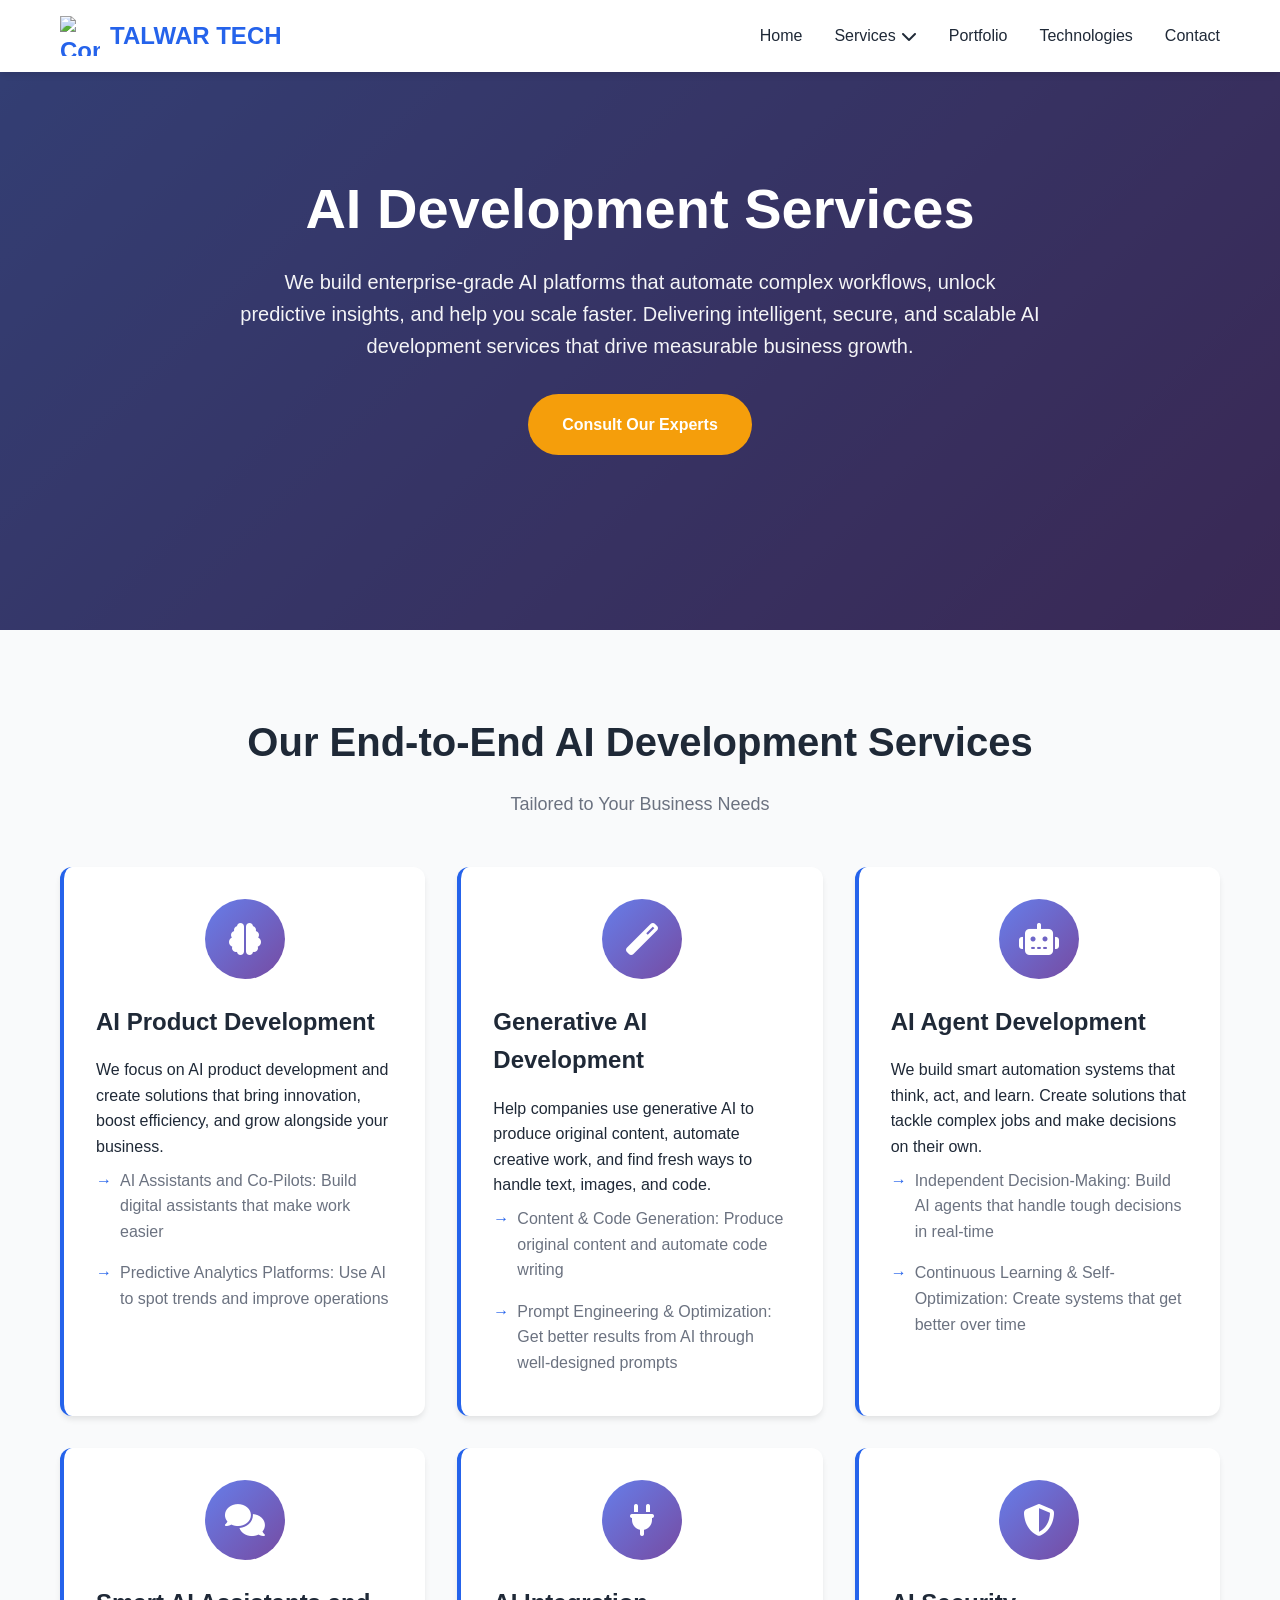
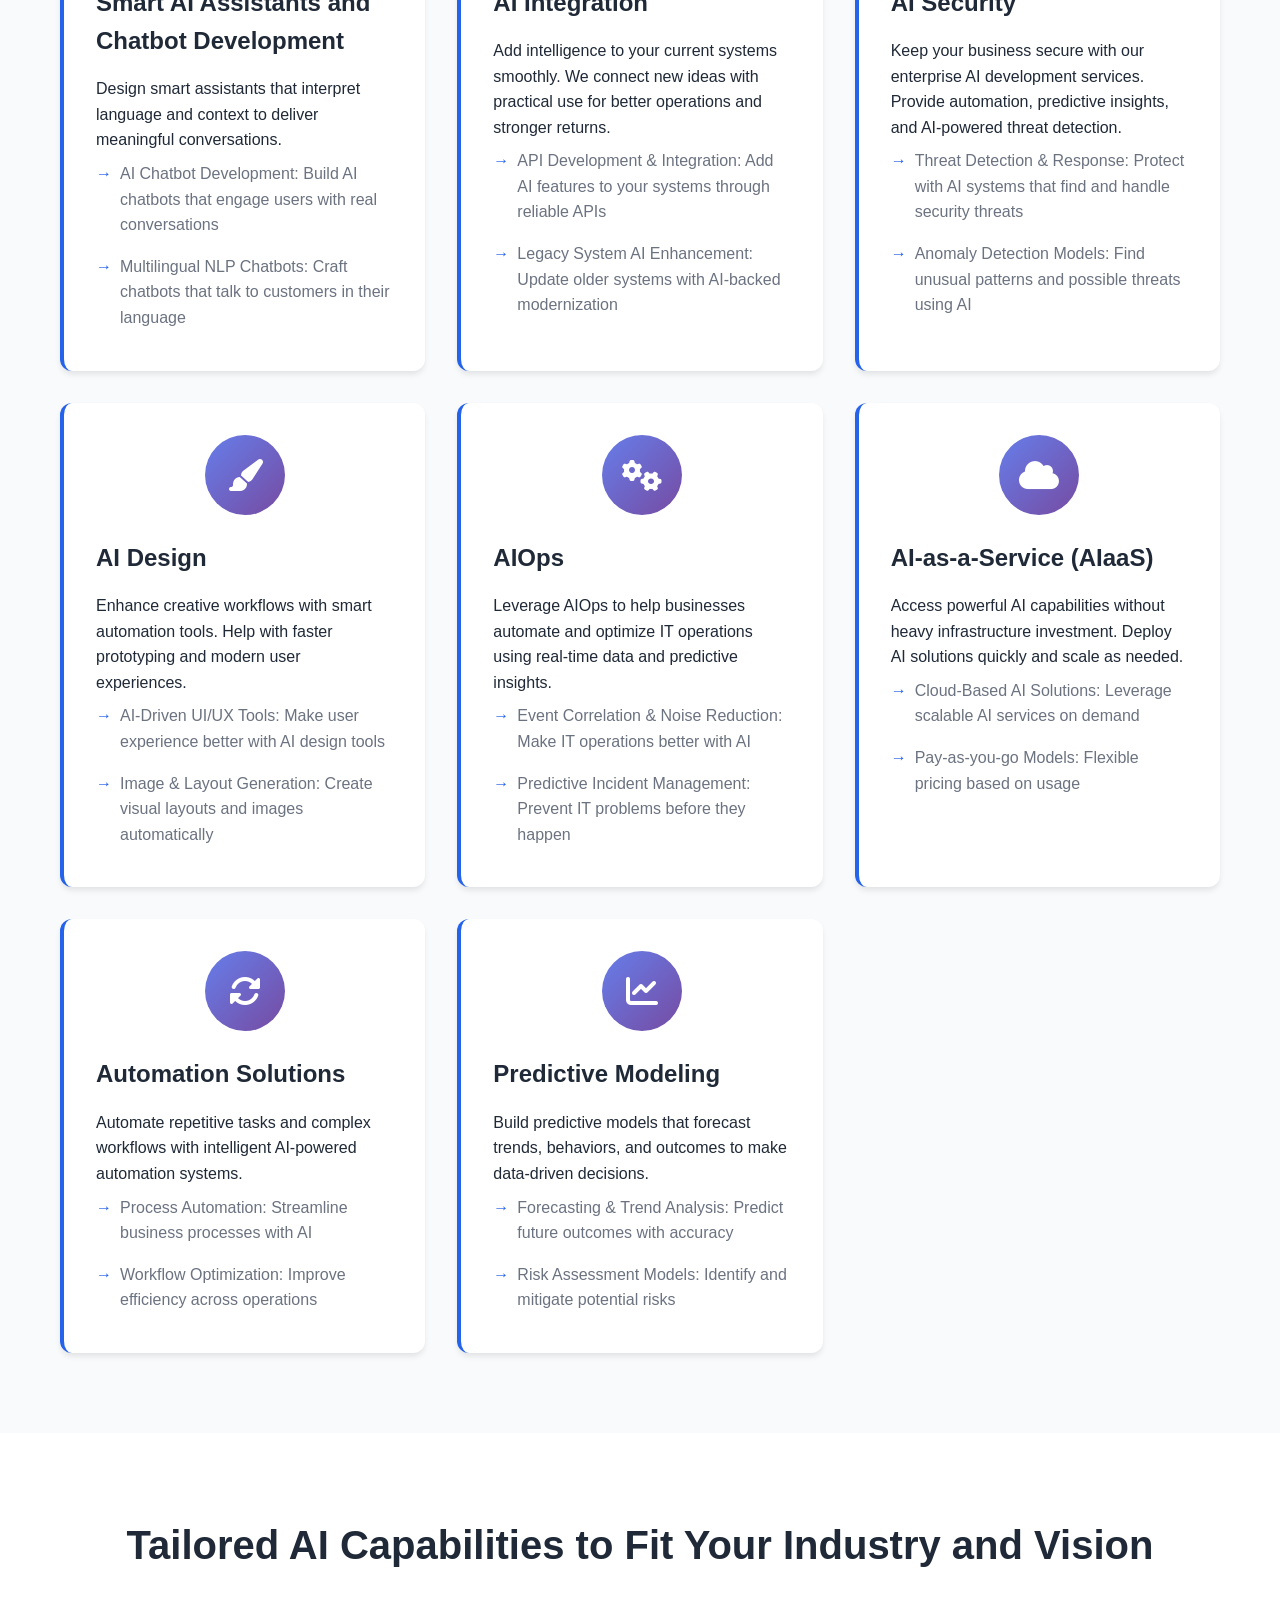
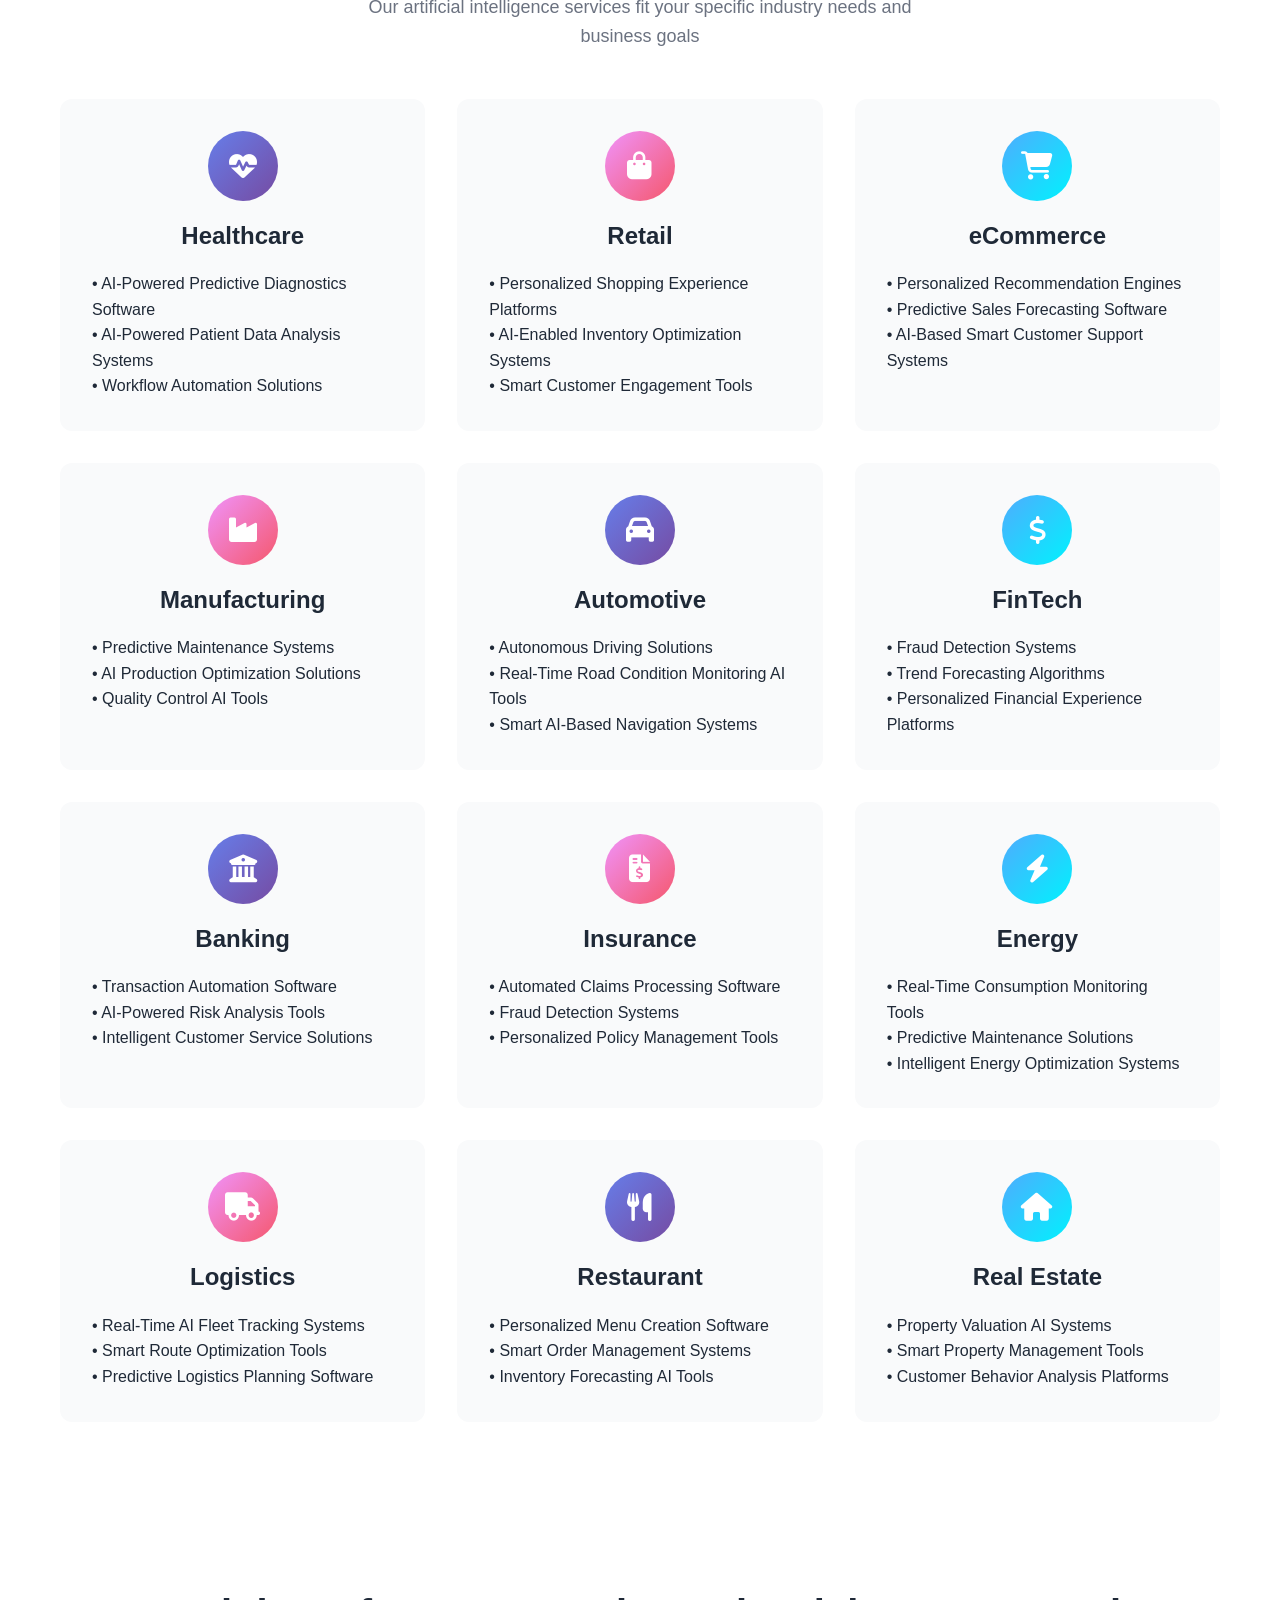
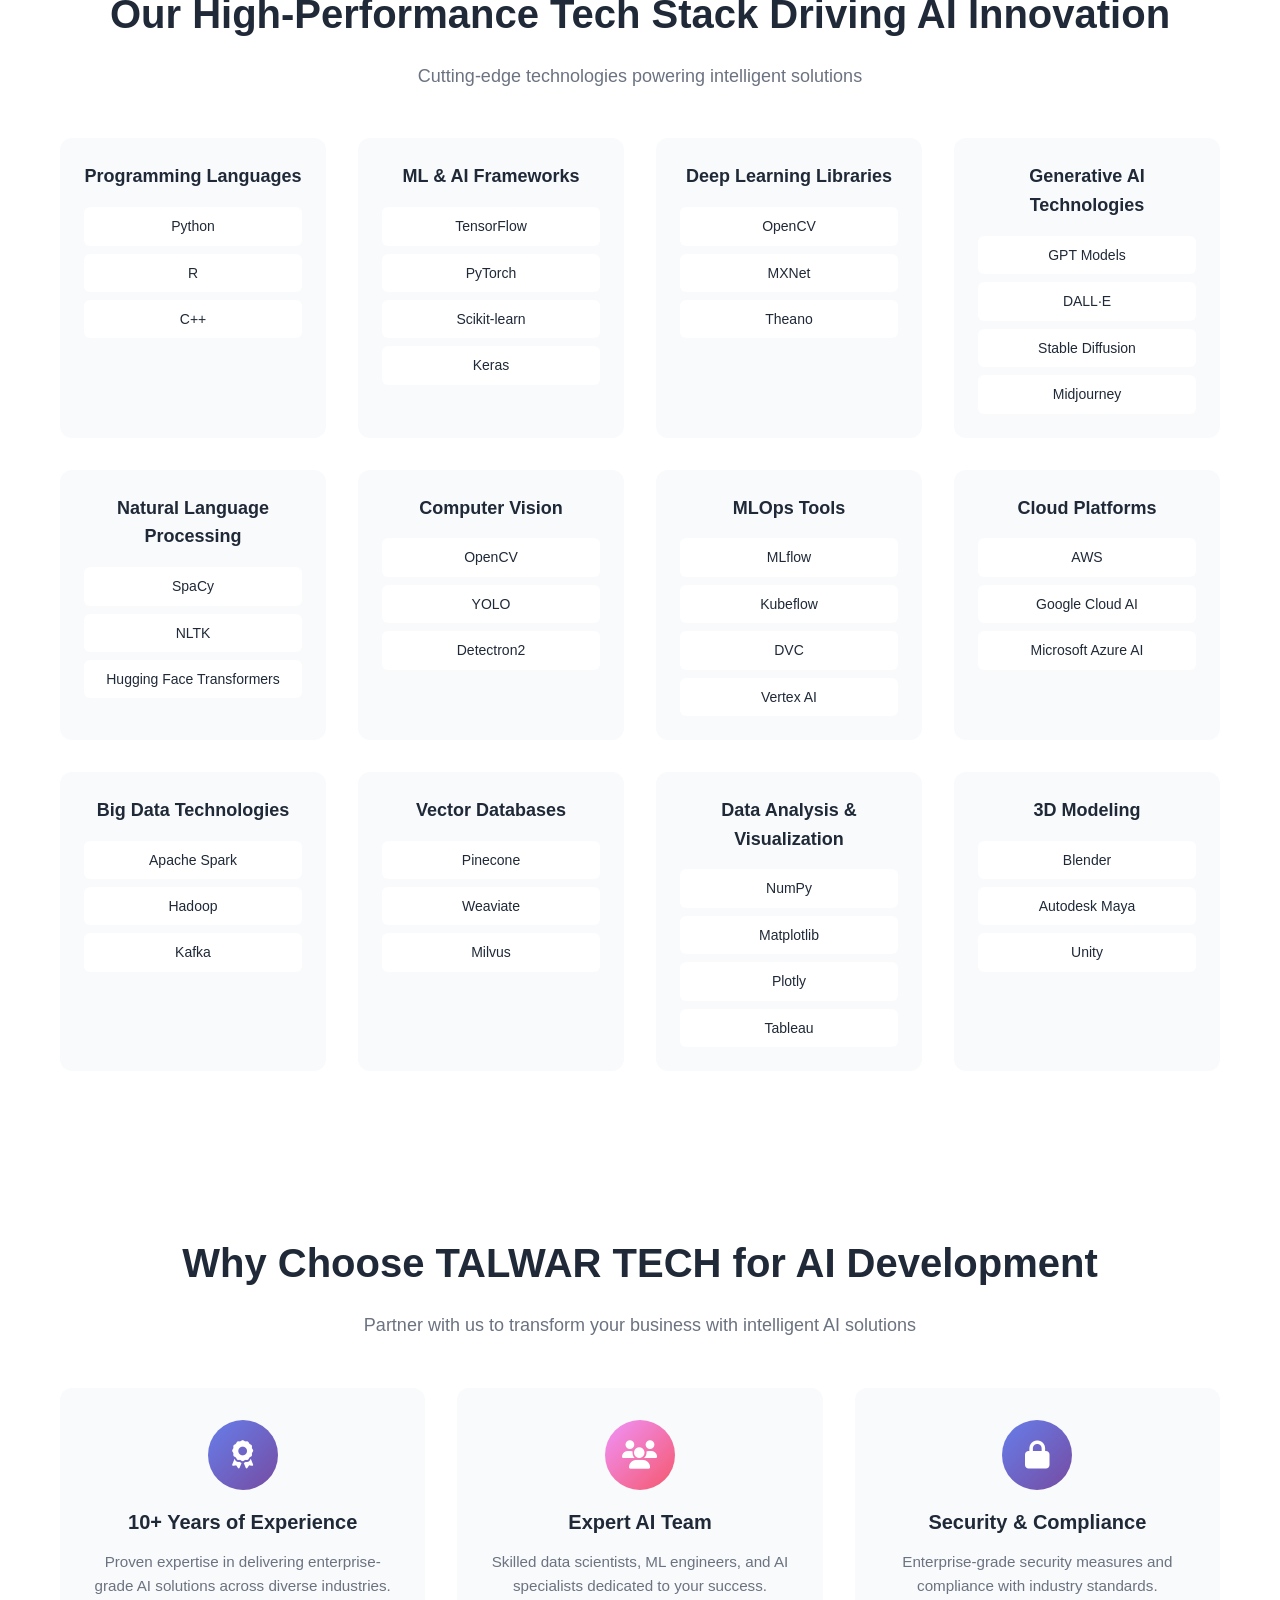
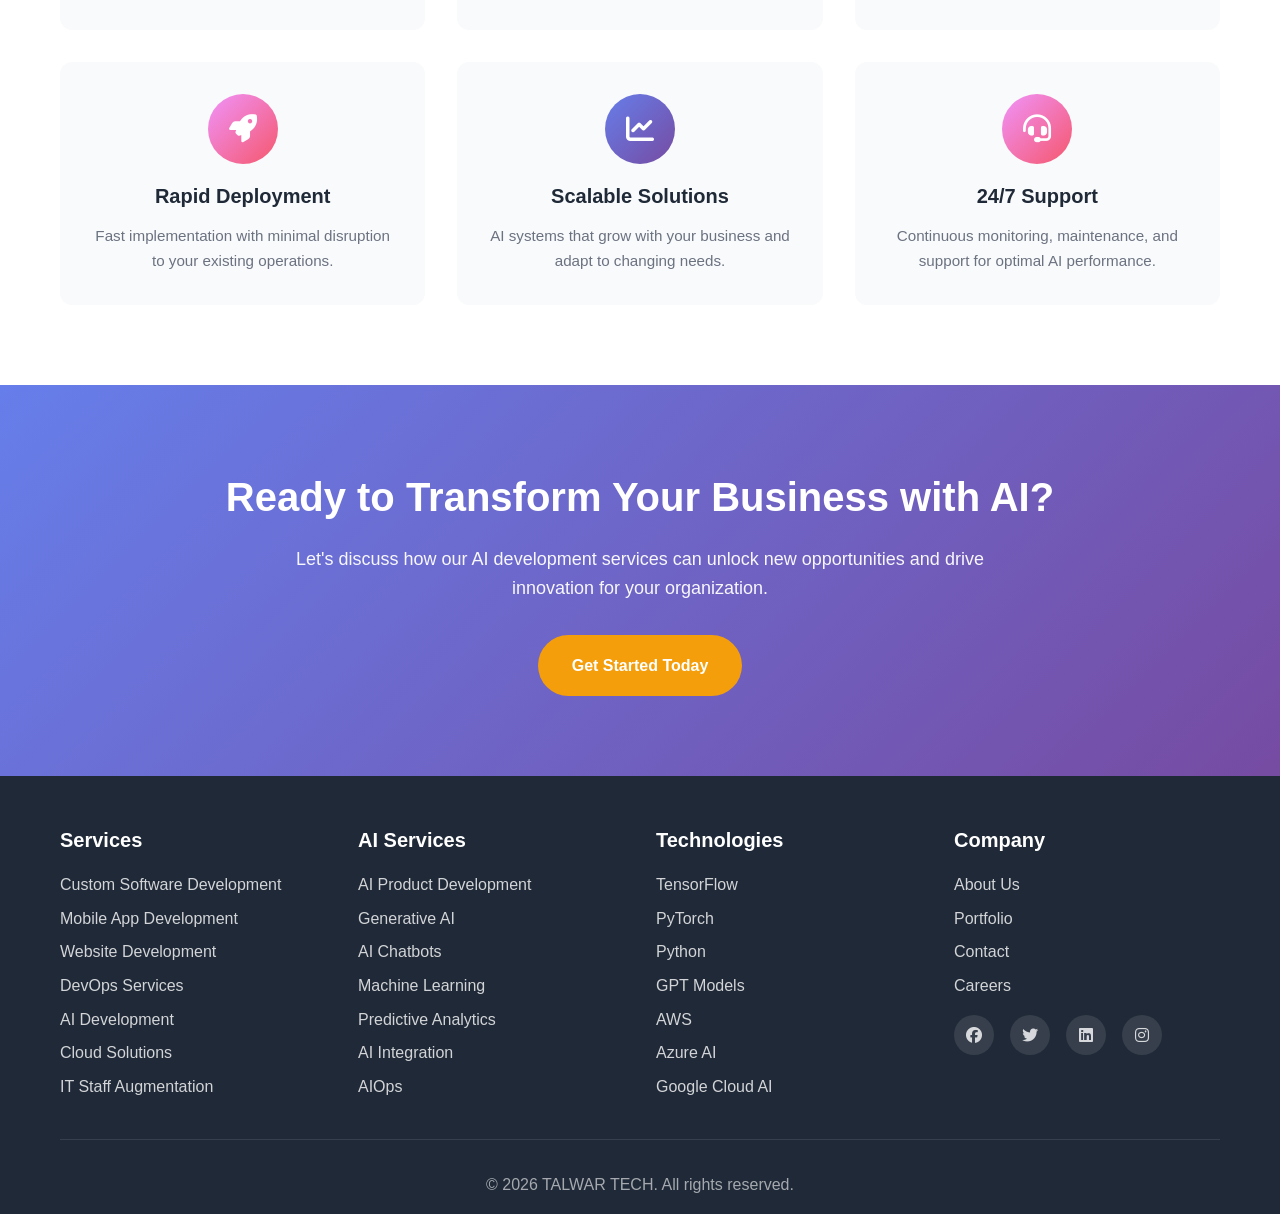
==== ai-development-services.html @ a2540949 "Initial commit: Add website files for TalwarTech" ====
<!DOCTYPE html>
<html lang="en">
<head>
    <meta charset="UTF-8">
    <meta name="viewport" content="width=device-width, initial-scale=1.0">
    <title>AI Development Services | AI Development Company - TALWAR TECH</title>
    <meta name="description" content="A trusted AI development company. Leverage our custom AI development services capable of automating mundane processes and scaling businesses.">
    <link rel="stylesheet" href="styles.css">
    <link rel="stylesheet" href="https://cdnjs.cloudflare.com/ajax/libs/font-awesome/6.4.0/css/all.min.css">
</head>
<body>
    <!-- Navigation -->
    <nav class="navbar">
        <div class="container">
            <div class="nav-wrapper">
                <div class="logo">
                    <img src="assets/images/logo.png" alt="Company Logo">
                    <span>TALWAR TECH</span>
                </div>
                <button class="mobile-menu-toggle" id="mobileMenuToggle">
                    <i class="fas fa-bars"></i>
                </button>
                <ul class="nav-menu" id="navMenu">
                    <li class="nav-item"><a href="index.html" class="nav-link">Home</a></li>
                    <li class="nav-item dropdown">
                        <a href="index.html#services" class="nav-link">Services <i class="fas fa-chevron-down"></i></a>
                        <ul class="dropdown-menu">
                            <li><a href="index.html#services">Custom Software Development</a></li>
                            <li><a href="index.html#services">Mobile App Development</a></li>
                            <li><a href="index.html#services">Website Development</a></li>
                            <li><a href="devops-services.html">DevOps Services</a></li>
                            <li><a href="ai-development-services.html">AI Development</a></li>
                        </ul>
                    </li>
                    <li class="nav-item"><a href="index.html#portfolio" class="nav-link">Portfolio</a></li>
                    <li class="nav-item"><a href="index.html#technologies" class="nav-link">Technologies</a></li>
                    <li class="nav-item"><a href="index.html#contact" class="nav-link">Contact</a></li>
                </ul>
            </div>
        </div>
    </nav>

    <!-- Hero Section -->
    <section class="hero service-hero">
        <div class="hero-overlay"></div>
        <div class="container">
            <div class="hero-content">
                <h1 class="hero-title">AI Development Services</h1>
                <p class="hero-subtitle">We build enterprise-grade AI platforms that automate complex workflows, unlock predictive insights, and help you scale faster. Delivering intelligent, secure, and scalable AI development services that drive measurable business growth.</p>
                <a href="#contact" class="btn btn-primary">Consult Our Experts</a>
            </div>
        </div>
    </section>

    <!-- AI Services Section -->
    <section class="ai-services-section">
        <div class="container">
            <div class="section-header">
                <h2>Our End-to-End AI Development Services</h2>
                <p>Tailored to Your Business Needs</p>
            </div>
            <div class="services-grid">
                <div class="ai-service-card">
                    <div class="service-icon">
                        <i class="fas fa-brain"></i>
                    </div>
                    <h3>AI Product Development</h3>
                    <p>We focus on AI product development and create solutions that bring innovation, boost efficiency, and grow alongside your business.</p>
                    <ul>
                        <li>AI Assistants and Co-Pilots: Build digital assistants that make work easier</li>
                        <li>Predictive Analytics Platforms: Use AI to spot trends and improve operations</li>
                    </ul>
                </div>
                <div class="ai-service-card">
                    <div class="service-icon">
                        <i class="fas fa-magic"></i>
                    </div>
                    <h3>Generative AI Development</h3>
                    <p>Help companies use generative AI to produce original content, automate creative work, and find fresh ways to handle text, images, and code.</p>
                    <ul>
                        <li>Content & Code Generation: Produce original content and automate code writing</li>
                        <li>Prompt Engineering & Optimization: Get better results from AI through well-designed prompts</li>
                    </ul>
                </div>
                <div class="ai-service-card">
                    <div class="service-icon">
                        <i class="fas fa-robot"></i>
                    </div>
                    <h3>AI Agent Development</h3>
                    <p>We build smart automation systems that think, act, and learn. Create solutions that tackle complex jobs and make decisions on their own.</p>
                    <ul>
                        <li>Independent Decision-Making: Build AI agents that handle tough decisions in real-time</li>
                        <li>Continuous Learning & Self-Optimization: Create systems that get better over time</li>
                    </ul>
                </div>
                <div class="ai-service-card">
                    <div class="service-icon">
                        <i class="fas fa-comments"></i>
                    </div>
                    <h3>Smart AI Assistants and Chatbot Development</h3>
                    <p>Design smart assistants that interpret language and context to deliver meaningful conversations.</p>
                    <ul>
                        <li>AI Chatbot Development: Build AI chatbots that engage users with real conversations</li>
                        <li>Multilingual NLP Chatbots: Craft chatbots that talk to customers in their language</li>
                    </ul>
                </div>
                <div class="ai-service-card">
                    <div class="service-icon">
                        <i class="fas fa-plug"></i>
                    </div>
                    <h3>AI Integration</h3>
                    <p>Add intelligence to your current systems smoothly. We connect new ideas with practical use for better operations and stronger returns.</p>
                    <ul>
                        <li>API Development & Integration: Add AI features to your systems through reliable APIs</li>
                        <li>Legacy System AI Enhancement: Update older systems with AI-backed modernization</li>
                    </ul>
                </div>
                <div class="ai-service-card">
                    <div class="service-icon">
                        <i class="fas fa-shield-alt"></i>
                    </div>
                    <h3>AI Security</h3>
                    <p>Keep your business secure with our enterprise AI development services. Provide automation, predictive insights, and AI-powered threat detection.</p>
                    <ul>
                        <li>Threat Detection & Response: Protect with AI systems that find and handle security threats</li>
                        <li>Anomaly Detection Models: Find unusual patterns and possible threats using AI</li>
                    </ul>
                </div>
                <div class="ai-service-card">
                    <div class="service-icon">
                        <i class="fas fa-paint-brush"></i>
                    </div>
                    <h3>AI Design</h3>
                    <p>Enhance creative workflows with smart automation tools. Help with faster prototyping and modern user experiences.</p>
                    <ul>
                        <li>AI-Driven UI/UX Tools: Make user experience better with AI design tools</li>
                        <li>Image & Layout Generation: Create visual layouts and images automatically</li>
                    </ul>
                </div>
                <div class="ai-service-card">
                    <div class="service-icon">
                        <i class="fas fa-cogs"></i>
                    </div>
                    <h3>AIOps</h3>
                    <p>Leverage AIOps to help businesses automate and optimize IT operations using real-time data and predictive insights.</p>
                    <ul>
                        <li>Event Correlation & Noise Reduction: Make IT operations better with AI</li>
                        <li>Predictive Incident Management: Prevent IT problems before they happen</li>
                    </ul>
                </div>
                <div class="ai-service-card">
                    <div class="service-icon">
                        <i class="fas fa-cloud"></i>
                    </div>
                    <h3>AI-as-a-Service (AIaaS)</h3>
                    <p>Access powerful AI capabilities without heavy infrastructure investment. Deploy AI solutions quickly and scale as needed.</p>
                    <ul>
                        <li>Cloud-Based AI Solutions: Leverage scalable AI services on demand</li>
                        <li>Pay-as-you-go Models: Flexible pricing based on usage</li>
                    </ul>
                </div>
                <div class="ai-service-card">
                    <div class="service-icon">
                        <i class="fas fa-sync-alt"></i>
                    </div>
                    <h3>Automation Solutions</h3>
                    <p>Automate repetitive tasks and complex workflows with intelligent AI-powered automation systems.</p>
                    <ul>
                        <li>Process Automation: Streamline business processes with AI</li>
                        <li>Workflow Optimization: Improve efficiency across operations</li>
                    </ul>
                </div>
                <div class="ai-service-card">
                    <div class="service-icon">
                        <i class="fas fa-chart-line"></i>
                    </div>
                    <h3>Predictive Modeling</h3>
                    <p>Build predictive models that forecast trends, behaviors, and outcomes to make data-driven decisions.</p>
                    <ul>
                        <li>Forecasting & Trend Analysis: Predict future outcomes with accuracy</li>
                        <li>Risk Assessment Models: Identify and mitigate potential risks</li>
                    </ul>
                </div>
            </div>
        </div>
    </section>

    <!-- Industries Section -->
    <section class="industries-section">
        <div class="container">
            <div class="section-header">
                <h2>Tailored AI Capabilities to Fit Your Industry and Vision</h2>
                <p>Our artificial intelligence services fit your specific industry needs and business goals</p>
            </div>
            <div class="industries-grid">
                <div class="industry-card">
                    <div class="industry-icon">
                        <i class="fas fa-heartbeat"></i>
                    </div>
                    <h3>Healthcare</h3>
                    <ul style="text-align: left; list-style: none; padding: 0;">
                        <li>• AI-Powered Predictive Diagnostics Software</li>
                        <li>• AI-Powered Patient Data Analysis Systems</li>
                        <li>• Workflow Automation Solutions</li>
                    </ul>
                </div>
                <div class="industry-card">
                    <div class="industry-icon">
                        <i class="fas fa-shopping-bag"></i>
                    </div>
                    <h3>Retail</h3>
                    <ul style="text-align: left; list-style: none; padding: 0;">
                        <li>• Personalized Shopping Experience Platforms</li>
                        <li>• AI-Enabled Inventory Optimization Systems</li>
                        <li>• Smart Customer Engagement Tools</li>
                    </ul>
                </div>
                <div class="industry-card">
                    <div class="industry-icon">
                        <i class="fas fa-shopping-cart"></i>
                    </div>
                    <h3>eCommerce</h3>
                    <ul style="text-align: left; list-style: none; padding: 0;">
                        <li>• Personalized Recommendation Engines</li>
                        <li>• Predictive Sales Forecasting Software</li>
                        <li>• AI-Based Smart Customer Support Systems</li>
                    </ul>
                </div>
                <div class="industry-card">
                    <div class="industry-icon">
                        <i class="fas fa-industry"></i>
                    </div>
                    <h3>Manufacturing</h3>
                    <ul style="text-align: left; list-style: none; padding: 0;">
                        <li>• Predictive Maintenance Systems</li>
                        <li>• AI Production Optimization Solutions</li>
                        <li>• Quality Control AI Tools</li>
                    </ul>
                </div>
                <div class="industry-card">
                    <div class="industry-icon">
                        <i class="fas fa-car"></i>
                    </div>
                    <h3>Automotive</h3>
                    <ul style="text-align: left; list-style: none; padding: 0;">
                        <li>• Autonomous Driving Solutions</li>
                        <li>• Real-Time Road Condition Monitoring AI Tools</li>
                        <li>• Smart AI-Based Navigation Systems</li>
                    </ul>
                </div>
                <div class="industry-card">
                    <div class="industry-icon">
                        <i class="fas fa-dollar-sign"></i>
                    </div>
                    <h3>FinTech</h3>
                    <ul style="text-align: left; list-style: none; padding: 0;">
                        <li>• Fraud Detection Systems</li>
                        <li>• Trend Forecasting Algorithms</li>
                        <li>• Personalized Financial Experience Platforms</li>
                    </ul>
                </div>
                <div class="industry-card">
                    <div class="industry-icon">
                        <i class="fas fa-university"></i>
                    </div>
                    <h3>Banking</h3>
                    <ul style="text-align: left; list-style: none; padding: 0;">
                        <li>• Transaction Automation Software</li>
                        <li>• AI-Powered Risk Analysis Tools</li>
                        <li>• Intelligent Customer Service Solutions</li>
                    </ul>
                </div>
                <div class="industry-card">
                    <div class="industry-icon">
                        <i class="fas fa-file-invoice-dollar"></i>
                    </div>
                    <h3>Insurance</h3>
                    <ul style="text-align: left; list-style: none; padding: 0;">
                        <li>• Automated Claims Processing Software</li>
                        <li>• Fraud Detection Systems</li>
                        <li>• Personalized Policy Management Tools</li>
                    </ul>
                </div>
                <div class="industry-card">
                    <div class="industry-icon">
                        <i class="fas fa-bolt"></i>
                    </div>
                    <h3>Energy</h3>
                    <ul style="text-align: left; list-style: none; padding: 0;">
                        <li>• Real-Time Consumption Monitoring Tools</li>
                        <li>• Predictive Maintenance Solutions</li>
                        <li>• Intelligent Energy Optimization Systems</li>
                    </ul>
                </div>
                <div class="industry-card">
                    <div class="industry-icon">
                        <i class="fas fa-truck"></i>
                    </div>
                    <h3>Logistics</h3>
                    <ul style="text-align: left; list-style: none; padding: 0;">
                        <li>• Real-Time AI Fleet Tracking Systems</li>
                        <li>• Smart Route Optimization Tools</li>
                        <li>• Predictive Logistics Planning Software</li>
                    </ul>
                </div>
                <div class="industry-card">
                    <div class="industry-icon">
                        <i class="fas fa-utensils"></i>
                    </div>
                    <h3>Restaurant</h3>
                    <ul style="text-align: left; list-style: none; padding: 0;">
                        <li>• Personalized Menu Creation Software</li>
                        <li>• Smart Order Management Systems</li>
                        <li>• Inventory Forecasting AI Tools</li>
                    </ul>
                </div>
                <div class="industry-card">
                    <div class="industry-icon">
                        <i class="fas fa-home"></i>
                    </div>
                    <h3>Real Estate</h3>
                    <ul style="text-align: left; list-style: none; padding: 0;">
                        <li>• Property Valuation AI Systems</li>
                        <li>• Smart Property Management Tools</li>
                        <li>• Customer Behavior Analysis Platforms</li>
                    </ul>
                </div>
            </div>
        </div>
    </section>

    <!-- Tech Stack Section -->
    <section class="tech-stack-section">
        <div class="container">
            <div class="section-header">
                <h2>Our High-Performance Tech Stack Driving AI Innovation</h2>
                <p>Cutting-edge technologies powering intelligent solutions</p>
            </div>
            <div class="tech-stack-grid">
                <div class="tech-stack-card">
                    <h4>Programming Languages</h4>
                    <div class="tech-stack-items">
                        <span class="tech-stack-item">Python</span>
                        <span class="tech-stack-item">R</span>
                        <span class="tech-stack-item">C++</span>
                    </div>
                </div>
                <div class="tech-stack-card">
                    <h4>ML & AI Frameworks</h4>
                    <div class="tech-stack-items">
                        <span class="tech-stack-item">TensorFlow</span>
                        <span class="tech-stack-item">PyTorch</span>
                        <span class="tech-stack-item">Scikit-learn</span>
                        <span class="tech-stack-item">Keras</span>
                    </div>
                </div>
                <div class="tech-stack-card">
                    <h4>Deep Learning Libraries</h4>
                    <div class="tech-stack-items">
                        <span class="tech-stack-item">OpenCV</span>
                        <span class="tech-stack-item">MXNet</span>
                        <span class="tech-stack-item">Theano</span>
                    </div>
                </div>
                <div class="tech-stack-card">
                    <h4>Generative AI Technologies</h4>
                    <div class="tech-stack-items">
                        <span class="tech-stack-item">GPT Models</span>
                        <span class="tech-stack-item">DALL·E</span>
                        <span class="tech-stack-item">Stable Diffusion</span>
                        <span class="tech-stack-item">Midjourney</span>
                    </div>
                </div>
                <div class="tech-stack-card">
                    <h4>Natural Language Processing</h4>
                    <div class="tech-stack-items">
                        <span class="tech-stack-item">SpaCy</span>
                        <span class="tech-stack-item">NLTK</span>
                        <span class="tech-stack-item">Hugging Face Transformers</span>
                    </div>
                </div>
                <div class="tech-stack-card">
                    <h4>Computer Vision</h4>
                    <div class="tech-stack-items">
                        <span class="tech-stack-item">OpenCV</span>
                        <span class="tech-stack-item">YOLO</span>
                        <span class="tech-stack-item">Detectron2</span>
                    </div>
                </div>
                <div class="tech-stack-card">
                    <h4>MLOps Tools</h4>
                    <div class="tech-stack-items">
                        <span class="tech-stack-item">MLflow</span>
                        <span class="tech-stack-item">Kubeflow</span>
                        <span class="tech-stack-item">DVC</span>
                        <span class="tech-stack-item">Vertex AI</span>
                    </div>
                </div>
                <div class="tech-stack-card">
                    <h4>Cloud Platforms</h4>
                    <div class="tech-stack-items">
                        <span class="tech-stack-item">AWS</span>
                        <span class="tech-stack-item">Google Cloud AI</span>
                        <span class="tech-stack-item">Microsoft Azure AI</span>
                    </div>
                </div>
                <div class="tech-stack-card">
                    <h4>Big Data Technologies</h4>
                    <div class="tech-stack-items">
                        <span class="tech-stack-item">Apache Spark</span>
                        <span class="tech-stack-item">Hadoop</span>
                        <span class="tech-stack-item">Kafka</span>
                    </div>
                </div>
                <div class="tech-stack-card">
                    <h4>Vector Databases</h4>
                    <div class="tech-stack-items">
                        <span class="tech-stack-item">Pinecone</span>
                        <span class="tech-stack-item">Weaviate</span>
                        <span class="tech-stack-item">Milvus</span>
                    </div>
                </div>
                <div class="tech-stack-card">
                    <h4>Data Analysis & Visualization</h4>
                    <div class="tech-stack-items">
                        <span class="tech-stack-item">NumPy</span>
                        <span class="tech-stack-item">Matplotlib</span>
                        <span class="tech-stack-item">Plotly</span>
                        <span class="tech-stack-item">Tableau</span>
                    </div>
                </div>
                <div class="tech-stack-card">
                    <h4>3D Modeling</h4>
                    <div class="tech-stack-items">
                        <span class="tech-stack-item">Blender</span>
                        <span class="tech-stack-item">Autodesk Maya</span>
                        <span class="tech-stack-item">Unity</span>
                    </div>
                </div>
            </div>
        </div>
    </section>

    <!-- Benefits Section -->
    <section class="benefits-section">
        <div class="container">
            <div class="section-header">
                <h2>Why Choose TALWAR TECH for AI Development</h2>
                <p>Partner with us to transform your business with intelligent AI solutions</p>
            </div>
            <div class="benefits-grid">
                <div class="benefit-card">
                    <div class="benefit-icon">
                        <i class="fas fa-award"></i>
                    </div>
                    <h3>10+ Years of Experience</h3>
                    <p>Proven expertise in delivering enterprise-grade AI solutions across diverse industries.</p>
                </div>
                <div class="benefit-card">
                    <div class="benefit-icon">
                        <i class="fas fa-users"></i>
                    </div>
                    <h3>Expert AI Team</h3>
                    <p>Skilled data scientists, ML engineers, and AI specialists dedicated to your success.</p>
                </div>
                <div class="benefit-card">
                    <div class="benefit-icon">
                        <i class="fas fa-lock"></i>
                    </div>
                    <h3>Security & Compliance</h3>
                    <p>Enterprise-grade security measures and compliance with industry standards.</p>
                </div>
                <div class="benefit-card">
                    <div class="benefit-icon">
                        <i class="fas fa-rocket"></i>
                    </div>
                    <h3>Rapid Deployment</h3>
                    <p>Fast implementation with minimal disruption to your existing operations.</p>
                </div>
                <div class="benefit-card">
                    <div class="benefit-icon">
                        <i class="fas fa-chart-line"></i>
                    </div>
                    <h3>Scalable Solutions</h3>
                    <p>AI systems that grow with your business and adapt to changing needs.</p>
                </div>
                <div class="benefit-card">
                    <div class="benefit-icon">
                        <i class="fas fa-headset"></i>
                    </div>
                    <h3>24/7 Support</h3>
                    <p>Continuous monitoring, maintenance, and support for optimal AI performance.</p>
                </div>
            </div>
        </div>
    </section>

    <!-- CTA Section -->
    <section class="cta-section">
        <div class="container">
            <div class="cta-content">
                <h2>Ready to Transform Your Business with AI?</h2>
                <p>Let's discuss how our AI development services can unlock new opportunities and drive innovation for your organization.</p>
                <a href="index.html#contact" class="btn btn-primary">Get Started Today</a>
            </div>
        </div>
    </section>

    <!-- Footer -->
    <footer class="footer">
        <div class="container">
            <div class="footer-grid">
                <div class="footer-column">
                    <h3>Services</h3>
                    <ul>
                        <li><a href="index.html#services">Custom Software Development</a></li>
                        <li><a href="index.html#services">Mobile App Development</a></li>
                        <li><a href="index.html#services">Website Development</a></li>
                        <li><a href="devops-services.html">DevOps Services</a></li>
                        <li><a href="ai-development-services.html">AI Development</a></li>
                        <li><a href="index.html#services">Cloud Solutions</a></li>
                        <li><a href="index.html#services">IT Staff Augmentation</a></li>
                    </ul>
                </div>
                <div class="footer-column">
                    <h3>AI Services</h3>
                    <ul>
                        <li><a href="#services">AI Product Development</a></li>
                        <li><a href="#services">Generative AI</a></li>
                        <li><a href="#services">AI Chatbots</a></li>
                        <li><a href="#services">Machine Learning</a></li>
                        <li><a href="#services">Predictive Analytics</a></li>
                        <li><a href="#services">AI Integration</a></li>
                        <li><a href="#services">AIOps</a></li>
                    </ul>
                </div>
                <div class="footer-column">
                    <h3>Technologies</h3>
                    <ul>
                        <li><a href="index.html#technologies">TensorFlow</a></li>
                        <li><a href="index.html#technologies">PyTorch</a></li>
                        <li><a href="index.html#technologies">Python</a></li>
                        <li><a href="index.html#technologies">GPT Models</a></li>
                        <li><a href="index.html#technologies">AWS</a></li>
                        <li><a href="index.html#technologies">Azure AI</a></li>
                        <li><a href="index.html#technologies">Google Cloud AI</a></li>
                    </ul>
                </div>
                <div class="footer-column">
                    <h3>Company</h3>
                    <ul>
                        <li><a href="index.html#home">About Us</a></li>
                        <li><a href="index.html#portfolio">Portfolio</a></li>
                        <li><a href="index.html#contact">Contact</a></li>
                        <li><a href="index.html#services">Careers</a></li>
                    </ul>
                    <div class="social-links">
                        <a href="#"><i class="fab fa-facebook"></i></a>
                        <a href="#"><i class="fab fa-twitter"></i></a>
                        <a href="#"><i class="fab fa-linkedin"></i></a>
                        <a href="#"><i class="fab fa-instagram"></i></a>
                    </div>
                </div>
            </div>
            <div class="footer-bottom">
                <p>&copy; 2025 TALWAR TECH. All rights reserved.</p>
            </div>
        </div>
    </footer>

    <script src="script.js"></script>
</body>
</html>
---- styles.css ----
/* Reset and Base Styles */
* {
    margin: 0;
    padding: 0;
    box-sizing: border-box;
}

:root {
    --primary-color: #2563eb;
    --secondary-color: #7c3aed;
    --accent-color: #f59e0b;
    --text-dark: #1f2937;
    --text-light: #6b7280;
    --bg-light: #f9fafb;
    --bg-white: #ffffff;
    --border-color: #e5e7eb;
    --gradient-1: linear-gradient(135deg, #667eea 0%, #764ba2 100%);
    --gradient-2: linear-gradient(135deg, #f093fb 0%, #f5576c 100%);
    --gradient-3: linear-gradient(135deg, #4facfe 0%, #00f2fe 100%);
    --shadow-sm: 0 1px 2px 0 rgba(0, 0, 0, 0.05);
    --shadow-md: 0 4px 6px -1px rgba(0, 0, 0, 0.1);
    --shadow-lg: 0 10px 15px -3px rgba(0, 0, 0, 0.1);
    --shadow-xl: 0 20px 25px -5px rgba(0, 0, 0, 0.1);
}

html {
    scroll-behavior: smooth;
}

body {
    font-family: 'Segoe UI', Tahoma, Geneva, Verdana, sans-serif;
    line-height: 1.6;
    color: var(--text-dark);
    background-color: var(--bg-white);
}

.container {
    max-width: 1200px;
    margin: 0 auto;
    padding: 0 20px;
}

/* Navigation */
.navbar {
    position: fixed;
    top: 0;
    left: 0;
    right: 0;
    background: var(--bg-white);
    box-shadow: var(--shadow-md);
    z-index: 1000;
    transition: all 0.3s ease;
}

.nav-wrapper {
    display: flex;
    justify-content: space-between;
    align-items: center;
    padding: 1rem 0;
}

.logo {
    display: flex;
    align-items: center;
    gap: 10px;
    font-size: 1.5rem;
    font-weight: bold;
    color: var(--primary-color);
}

.logo img {
    width: 40px;
    height: 40px;
    object-fit: contain;
}

.mobile-menu-toggle {
    display: none;
    background: none;
    border: none;
    font-size: 1.5rem;
    color: var(--text-dark);
    cursor: pointer;
}

.nav-menu {
    display: flex;
    list-style: none;
    gap: 2rem;
    align-items: center;
}

.nav-link {
    text-decoration: none;
    color: var(--text-dark);
    font-weight: 500;
    transition: color 0.3s ease;
    display: flex;
    align-items: center;
    gap: 5px;
}

.nav-link:hover {
    color: var(--primary-color);
}

.dropdown {
    position: relative;
}

.dropdown-menu {
    position: absolute;
    top: 100%;
    left: 0;
    background: var(--bg-white);
    box-shadow: var(--shadow-lg);
    border-radius: 8px;
    padding: 1rem 0;
    min-width: 250px;
    opacity: 0;
    visibility: hidden;
    transform: translateY(-10px);
    transition: all 0.3s ease;
    list-style: none;
}

.dropdown:hover .dropdown-menu {
    opacity: 1;
    visibility: visible;
    transform: translateY(0);
}

.dropdown-menu li {
    padding: 0;
}

.dropdown-menu a {
    display: block;
    padding: 0.75rem 1.5rem;
    color: var(--text-dark);
    text-decoration: none;
    transition: all 0.3s ease;
}

.dropdown-menu a:hover {
    background: var(--bg-light);
    color: var(--primary-color);
}

/* Hero Section */
.hero {
    position: relative;
    min-height: 100vh;
    display: flex;
    align-items: center;
    justify-content: center;
    background: var(--gradient-1);
    background-size: cover;
    background-position: center;
    background-attachment: fixed;
    color: white;
    text-align: center;
    padding-top: 80px;
}

.hero-overlay {
    position: absolute;
    top: 0;
    left: 0;
    right: 0;
    bottom: 0;
    background: rgba(0, 0, 0, 0.5);
}

.hero-content {
    position: relative;
    z-index: 1;
    max-width: 800px;
    animation: fadeInUp 1s ease;
}

.hero-title {
    font-size: 3.5rem;
    font-weight: 700;
    margin-bottom: 1.5rem;
    line-height: 1.2;
}

.hero-subtitle {
    font-size: 1.25rem;
    margin-bottom: 2rem;
    opacity: 0.95;
}

.scroll-indicator {
    position: absolute;
    bottom: 30px;
    left: 50%;
    transform: translateX(-50%);
    animation: bounce 2s infinite;
}

.scroll-indicator i {
    font-size: 2rem;
    color: white;
}

/* Hero Buttons */
.hero-buttons {
    display: flex;
    gap: 1.5rem;
    flex-wrap: wrap;
    justify-content: center;
}

.hero-prototype-btn {
    background: white !important;
    color: var(--primary-color) !important;
    border: 2px solid white;
    display: inline-flex;
    align-items: center;
    gap: 0.5rem;
    animation: glow 2s ease-in-out infinite;
}

.hero-prototype-btn:hover {
    background: var(--accent-color) !important;
    color: white !important;
    border-color: var(--accent-color);
    transform: translateY(-2px);
}

.hero-prototype-btn i {
    font-size: 1.2rem;
    animation: bounce 1s ease-in-out infinite;
}

@keyframes glow {
    0%, 100% {
        box-shadow: 0 0 20px rgba(255, 255, 255, 0.5);
    }
    50% {
        box-shadow: 0 0 30px rgba(255, 255, 255, 0.8), 0 0 40px rgba(245, 158, 11, 0.6);
    }
}

/* Buttons */
.btn {
    display: inline-block;
    padding: 1rem 2rem;
    border-radius: 50px;
    text-decoration: none;
    font-weight: 600;
    transition: all 0.3s ease;
    border: 2px solid transparent;
    cursor: pointer;
}

.btn-primary {
    background: var(--accent-color);
    color: white;
}

.btn-primary:hover {
    background: #ea580c;
    transform: translateY(-2px);
    box-shadow: var(--shadow-lg);
}

.btn-secondary {
    background: var(--primary-color);
    color: white;
}

.btn-secondary:hover {
    background: #1d4ed8;
    transform: translateY(-2px);
    box-shadow: var(--shadow-lg);
}

.btn-outline {
    background: transparent;
    color: var(--primary-color);
    border-color: var(--primary-color);
}

.btn-outline:hover {
    background: var(--primary-color);
    color: white;
}

/* Section Styles */
section {
    padding: 5rem 0;
}

.section-header {
    text-align: center;
    margin-bottom: 3rem;
}

.section-header h2 {
    font-size: 2.5rem;
    font-weight: 700;
    margin-bottom: 1rem;
    color: var(--text-dark);
}

.section-header p {
    font-size: 1.125rem;
    color: var(--text-light);
    max-width: 600px;
    margin: 0 auto;
}

/* Services Section */
.services {
    background: var(--bg-light);
}

.services-grid {
    display: grid;
    grid-template-columns: repeat(auto-fit, minmax(300px, 1fr));
    gap: 2rem;
}

.service-card {
    background: var(--bg-white);
    padding: 2rem;
    border-radius: 12px;
    box-shadow: var(--shadow-md);
    transition: all 0.3s ease;
    text-align: center;
}

.service-card:hover {
    transform: translateY(-10px);
    box-shadow: var(--shadow-xl);
}

.service-icon {
    width: 80px;
    height: 80px;
    margin: 0 auto 1.5rem;
    background: var(--gradient-1);
    border-radius: 50%;
    display: flex;
    align-items: center;
    justify-content: center;
    color: white;
    font-size: 2rem;
}

.service-card:nth-child(even) .service-icon {
    background: var(--gradient-2);
}

.service-card:nth-child(3n) .service-icon {
    background: var(--gradient-3);
}

.service-card h3 {
    font-size: 1.5rem;
    margin-bottom: 1rem;
    color: var(--text-dark);
}

.service-card p {
    color: var(--text-light);
    margin-bottom: 1.5rem;
}

.service-link {
    color: var(--primary-color);
    text-decoration: none;
    font-weight: 600;
    display: inline-flex;
    align-items: center;
    gap: 5px;
    transition: gap 0.3s ease;
}

.service-link:hover {
    gap: 10px;
}

/* Global Presence Section */
.global-presence {
    background: var(--gradient-1);
    color: white;
    text-align: center;
}

.presence-content h2 {
    font-size: 2.5rem;
    margin-bottom: 1.5rem;
}

.presence-content p {
    font-size: 1.125rem;
    max-width: 800px;
    margin: 0 auto 2rem;
    opacity: 0.95;
}

/* Portfolio Section */
.portfolio {
    background: var(--bg-white);
}

.portfolio-tabs {
    display: flex;
    justify-content: center;
    gap: 1rem;
    margin-bottom: 3rem;
}

.tab-btn {
    padding: 0.75rem 2rem;
    background: transparent;
    border: 2px solid var(--border-color);
    border-radius: 50px;
    font-size: 1rem;
    font-weight: 600;
    color: var(--text-dark);
    cursor: pointer;
    transition: all 0.3s ease;
}

.tab-btn.active,
.tab-btn:hover {
    background: var(--primary-color);
    color: white;
    border-color: var(--primary-color);
}

.tab-content {
    display: none;
}

.tab-content.active {
    display: block;
    animation: fadeIn 0.5s ease;
}

.portfolio-grid {
    display: grid;
    grid-template-columns: repeat(auto-fit, minmax(350px, 1fr));
    gap: 2rem;
}

.portfolio-card {
    background: var(--bg-white);
    border-radius: 12px;
    overflow: hidden;
    box-shadow: var(--shadow-md);
    transition: all 0.3s ease;
}

.portfolio-card:hover {
    transform: translateY(-10px);
    box-shadow: var(--shadow-xl);
}

.portfolio-image {
    width: 100%;
    height: 250px;
    background: var(--bg-light);
    display: flex;
    align-items: center;
    justify-content: center;
    overflow: hidden;
}

.portfolio-image img {
    width: 100%;
    height: 100%;
    object-fit: cover;
}

.portfolio-info {
    padding: 1.5rem;
}

.portfolio-info h3 {
    font-size: 1.5rem;
    margin-bottom: 0.5rem;
    color: var(--text-dark);
}

.portfolio-info p {
    color: var(--text-light);
    margin-bottom: 1rem;
}

.portfolio-link {
    color: var(--primary-color);
    text-decoration: none;
    font-weight: 600;
    display: inline-flex;
    align-items: center;
    gap: 5px;
}

/* Technologies Section */
.technologies {
    background: var(--bg-light);
}

.tech-categories {
    display: grid;
    grid-template-columns: repeat(auto-fit, minmax(300px, 1fr));
    gap: 2rem;
}

.tech-category {
    background: var(--bg-white);
    padding: 2rem;
    border-radius: 12px;
    box-shadow: var(--shadow-md);
}

.tech-category h3 {
    font-size: 1.5rem;
    margin-bottom: 1.5rem;
    color: var(--text-dark);
    text-align: center;
}

.tech-items {
    display: grid;
    grid-template-columns: repeat(auto-fill, minmax(100px, 1fr));
    gap: 1rem;
}

.tech-item {
    display: flex;
    flex-direction: column;
    align-items: center;
    gap: 0.5rem;
    padding: 1rem;
    background: var(--bg-light);
    border-radius: 8px;
    transition: all 0.3s ease;
}

.tech-item:hover {
    background: var(--primary-color);
    color: white;
    transform: translateY(-5px);
}

.tech-item i {
    font-size: 2rem;
}

.tech-item span {
    font-size: 0.875rem;
    font-weight: 500;
    text-align: center;
}

/* Pricing Models Section */
.pricing-models {
    background: var(--bg-white);
}

.pricing-grid {
    display: grid;
    grid-template-columns: repeat(auto-fit, minmax(300px, 1fr));
    gap: 2rem;
}

.pricing-card {
    background: var(--bg-light);
    padding: 2.5rem;
    border-radius: 12px;
    text-align: center;
    transition: all 0.3s ease;
    border: 2px solid transparent;
}

.pricing-card:hover {
    border-color: var(--primary-color);
    transform: translateY(-10px);
    box-shadow: var(--shadow-xl);
}

.pricing-icon {
    width: 80px;
    height: 80px;
    margin: 0 auto 1.5rem;
    background: var(--gradient-1);
    border-radius: 50%;
    display: flex;
    align-items: center;
    justify-content: center;
    color: white;
    font-size: 2rem;
}

.pricing-card:nth-child(2) .pricing-icon {
    background: var(--gradient-2);
}

.pricing-card:nth-child(3) .pricing-icon {
    background: var(--gradient-3);
}

.pricing-card h3 {
    font-size: 1.75rem;
    margin-bottom: 1rem;
    color: var(--text-dark);
}

.pricing-card p {
    color: var(--text-light);
}

/* Contact Section */
.contact {
    background: var(--bg-light);
}

.contact-grid {
    display: grid;
    grid-template-columns: repeat(auto-fit, minmax(250px, 1fr));
    gap: 2rem;
}

.contact-card {
    background: var(--bg-white);
    padding: 2rem;
    border-radius: 12px;
    box-shadow: var(--shadow-md);
    text-align: center;
    transition: all 0.3s ease;
}

.contact-card:hover {
    transform: translateY(-10px);
    box-shadow: var(--shadow-xl);
}

.contact-icon {
    width: 70px;
    height: 70px;
    margin: 0 auto 1rem;
    background: var(--gradient-1);
    border-radius: 50%;
    display: flex;
    align-items: center;
    justify-content: center;
    color: white;
    font-size: 1.75rem;
}

.contact-card:nth-child(even) .contact-icon {
    background: var(--gradient-2);
}

.contact-card h3 {
    font-size: 1.25rem;
    margin-bottom: 0.5rem;
    color: var(--text-dark);
}

.contact-card p {
    color: var(--text-light);
    margin-bottom: 1.5rem;
    font-weight: 600;
}

/* Footer */
.footer {
    background: var(--text-dark);
    color: white;
    padding: 3rem 0 1rem;
}

.footer-grid {
    display: grid;
    grid-template-columns: repeat(auto-fit, minmax(200px, 1fr));
    gap: 2rem;
    margin-bottom: 2rem;
}

.footer-column h3 {
    font-size: 1.25rem;
    margin-bottom: 1rem;
}

.footer-column ul {
    list-style: none;
}

.footer-column ul li {
    margin-bottom: 0.5rem;
}

.footer-column a {
    color: rgba(255, 255, 255, 0.8);
    text-decoration: none;
    transition: color 0.3s ease;
}

.footer-column a:hover {
    color: white;
}

.social-links {
    display: flex;
    gap: 1rem;
    margin-top: 1rem;
}

.social-links a {
    width: 40px;
    height: 40px;
    background: rgba(255, 255, 255, 0.1);
    border-radius: 50%;
    display: flex;
    align-items: center;
    justify-content: center;
    transition: all 0.3s ease;
}

.social-links a:hover {
    background: var(--primary-color);
    transform: translateY(-3px);
}

.footer-bottom {
    text-align: center;
    padding-top: 2rem;
    border-top: 1px solid rgba(255, 255, 255, 0.1);
    color: rgba(255, 255, 255, 0.6);
}

/* Animations */
@keyframes fadeInUp {
    from {
        opacity: 0;
        transform: translateY(30px);
    }
    to {
        opacity: 1;
        transform: translateY(0);
    }
}

@keyframes fadeIn {
    from {
        opacity: 0;
    }
    to {
        opacity: 1;
    }
}

@keyframes bounce {
    0%, 20%, 50%, 80%, 100% {
        transform: translateX(-50%) translateY(0);
    }
    40% {
        transform: translateX(-50%) translateY(-10px);
    }
    60% {
        transform: translateX(-50%) translateY(-5px);
    }
}

/* Responsive Design */
@media (max-width: 768px) {
    .mobile-menu-toggle {
        display: block;
    }

    .nav-menu {
        position: fixed;
        top: 70px;
        left: -100%;
        flex-direction: column;
        background: var(--bg-white);
        width: 100%;
        padding: 2rem;
        box-shadow: var(--shadow-lg);
        transition: left 0.3s ease;
        align-items: flex-start;
    }

    .nav-menu.active {
        left: 0;
    }

    .dropdown-menu {
        position: static;
        opacity: 1;
        visibility: visible;
        transform: none;
        box-shadow: none;
        padding-left: 1rem;
    }

    .hero-title {
        font-size: 2.5rem;
    }

    .hero-subtitle {
        font-size: 1rem;
    }

    .section-header h2 {
        font-size: 2rem;
    }

    .services-grid,
    .portfolio-grid,
    .tech-categories,
    .pricing-grid,
    .contact-grid {
        grid-template-columns: 1fr;
    }

    .footer-grid {
        grid-template-columns: 1fr;
        text-align: center;
    }

    .social-links {
        justify-content: center;
    }
}

@media (max-width: 480px) {
    .hero-title {
        font-size: 2rem;
    }

    .btn {
        padding: 0.75rem 1.5rem;
        font-size: 0.875rem;
    }
}

/* Statistics Section */
.statistics-section {
    background: linear-gradient(135deg, #1e3a8a 0%, #3b82f6 100%);
    padding: 5rem 0;
    position: relative;
    overflow: hidden;
}

.statistics-section::before {
    content: '';
    position: absolute;
    top: 0;
    left: 0;
    right: 0;
    bottom: 0;
    background: url('data:image/svg+xml,<svg width="60" height="60" xmlns="http://www.w3.org/2000/svg"><circle cx="30" cy="30" r="1.5" fill="rgba(255,255,255,0.1)"/></svg>');
    opacity: 0.4;
}

.stats-grid {
    display: grid;
    grid-template-columns: repeat(auto-fit, minmax(250px, 1fr));
    gap: 2rem;
    position: relative;
    z-index: 1;
}

.stat-card {
    background: rgba(255, 255, 255, 0.1);
    backdrop-filter: blur(10px);
    padding: 3rem 2rem;
    border-radius: 20px;
    text-align: center;
    border: 2px solid rgba(255, 255, 255, 0.2);
    transition: all 0.4s ease;
    position: relative;
    overflow: hidden;
}

.stat-card::before {
    content: '';
    position: absolute;
    top: 0;
    left: -100%;
    width: 100%;
    height: 100%;
    background: linear-gradient(90deg, transparent, rgba(255, 255, 255, 0.2), transparent);
    transition: left 0.6s ease;
}

.stat-card:hover::before {
    left: 100%;
}

.stat-card:hover {
    transform: translateY(-10px) scale(1.05);
    background: rgba(255, 255, 255, 0.15);
    border-color: rgba(255, 255, 255, 0.4);
    box-shadow: 0 20px 40px rgba(0, 0, 0, 0.3);
}

.stat-icon {
    width: 80px;
    height: 80px;
    margin: 0 auto 1.5rem;
    background: rgba(255, 255, 255, 0.2);
    border-radius: 50%;
    display: flex;
    align-items: center;
    justify-content: center;
    font-size: 2.5rem;
    color: white;
    transition: all 0.4s ease;
}

.stat-card:hover .stat-icon {
    transform: rotateY(360deg) scale(1.1);
    background: rgba(255, 255, 255, 0.3);
}

.stat-number {
    font-size: 4rem;
    font-weight: 800;
    color: white;
    margin-bottom: 0.5rem;
    line-height: 1;
    position: relative;
}

.stat-number::after {
    content: '+';
    font-size: 3rem;
    margin-left: 0.25rem;
}

.stat-label {
    font-size: 1.125rem;
    color: rgba(255, 255, 255, 0.95);
    font-weight: 600;
    text-transform: uppercase;
    letter-spacing: 1px;
    margin-bottom: 1rem;
}

.stat-bar {
    width: 0;
    height: 4px;
    background: linear-gradient(90deg, #f59e0b, #ea580c);
    border-radius: 2px;
    margin: 1rem auto 0;
    transition: width 1.5s ease;
}

.stat-card:hover .stat-bar {
    width: 80%;
}

/* Core Expertise Section */
.core-expertise {
    background: linear-gradient(135deg, #667eea 0%, #764ba2 100%);
    padding: 5rem 0;
    position: relative;
    overflow: hidden;
}

.core-expertise::before {
    content: '';
    position: absolute;
    top: 0;
    left: 0;
    right: 0;
    bottom: 0;
    background: url('data:image/svg+xml,<svg width="100" height="100" xmlns="http://www.w3.org/2000/svg"><circle cx="50" cy="50" r="2" fill="rgba(255,255,255,0.1)"/></svg>');
    opacity: 0.3;
    animation: backgroundMove 20s linear infinite;
}

@keyframes backgroundMove {
    0% { transform: translateX(0) translateY(0); }
    100% { transform: translateX(100px) translateY(100px); }
}

.core-expertise .section-header h2,
.core-expertise .section-header p {
    color: white;
}

.expertise-grid {
    display: grid;
    grid-template-columns: repeat(auto-fit, minmax(450px, 1fr));
    gap: 3rem;
    margin-top: 3rem;
    position: relative;
    z-index: 1;
}

.expertise-card {
    background: var(--bg-white);
    padding: 3rem;
    border-radius: 20px;
    box-shadow: 0 20px 60px rgba(0, 0, 0, 0.3);
    position: relative;
    overflow: hidden;
    transition: all 0.5s cubic-bezier(0.4, 0, 0.2, 1);
    animation: fadeInUp 0.8s ease forwards;
    opacity: 0;
}

.expertise-card:nth-child(1) {
    animation-delay: 0.2s;
}

.expertise-card:nth-child(2) {
    animation-delay: 0.4s;
}

@keyframes fadeInUp {
    from {
        opacity: 0;
        transform: translateY(30px);
    }
    to {
        opacity: 1;
        transform: translateY(0);
    }
}

.expertise-card::before {
    content: '';
    position: absolute;
    top: 0;
    left: 0;
    right: 0;
    height: 5px;
    background: linear-gradient(90deg, #667eea, #764ba2, #f093fb);
    background-size: 200% 100%;
    animation: gradientShift 3s ease infinite;
}

@keyframes gradientShift {
    0%, 100% { background-position: 0% 50%; }
    50% { background-position: 100% 50%; }
}

.expertise-card:hover {
    transform: translateY(-15px) scale(1.02);
    box-shadow: 0 30px 80px rgba(0, 0, 0, 0.4);
}

.expertise-card::after {
    content: '';
    position: absolute;
    top: 50%;
    left: 50%;
    width: 0;
    height: 0;
    border-radius: 50%;
    background: radial-gradient(circle, rgba(102, 126, 234, 0.1) 0%, transparent 70%);
    transform: translate(-50%, -50%);
    transition: all 0.6s ease;
}

.expertise-card:hover::after {
    width: 500px;
    height: 500px;
}

.expertise-badge {
    position: absolute;
    top: 20px;
    right: 20px;
    background: linear-gradient(135deg, #f59e0b, #ea580c);
    color: white;
    padding: 0.5rem 1rem;
    border-radius: 20px;
    font-size: 0.75rem;
    font-weight: 700;
    text-transform: uppercase;
    letter-spacing: 1px;
    box-shadow: 0 4px 15px rgba(245, 158, 11, 0.4);
    animation: pulse 2s ease-in-out infinite;
}

@keyframes pulse {
    0%, 100% {
        transform: scale(1);
        box-shadow: 0 4px 15px rgba(245, 158, 11, 0.4);
    }
    50% {
        transform: scale(1.05);
        box-shadow: 0 6px 25px rgba(245, 158, 11, 0.6);
    }
}

.expertise-icon {
    width: 100px;
    height: 100px;
    margin: 0 auto 2rem;
    background: linear-gradient(135deg, #667eea 0%, #764ba2 100%);
    border-radius: 50%;
    display: flex;
    align-items: center;
    justify-content: center;
    color: white;
    font-size: 3rem;
    position: relative;
    transition: all 0.4s ease;
    box-shadow: 0 10px 30px rgba(102, 126, 234, 0.3);
}

.devops-card .expertise-icon {
    background: linear-gradient(135deg, #4facfe 0%, #00f2fe 100%);
}

.ai-card .expertise-icon {
    background: linear-gradient(135deg, #f093fb 0%, #f5576c 100%);
}

.expertise-card:hover .expertise-icon {
    transform: rotateY(360deg) scale(1.1);
    box-shadow: 0 15px 40px rgba(102, 126, 234, 0.5);
}

.expertise-icon::before {
    content: '';
    position: absolute;
    top: -5px;
    left: -5px;
    right: -5px;
    bottom: -5px;
    border-radius: 50%;
    border: 2px solid transparent;
    background: linear-gradient(45deg, #667eea, #764ba2) border-box;
    -webkit-mask: linear-gradient(#fff 0 0) padding-box, linear-gradient(#fff 0 0);
    -webkit-mask-composite: xor;
    mask: linear-gradient(#fff 0 0) padding-box, linear-gradient(#fff 0 0);
    mask-composite: exclude;
    animation: rotate 3s linear infinite;
}

@keyframes rotate {
    0% { transform: rotate(0deg); }
    100% { transform: rotate(360deg); }
}

.expertise-card h3 {
    font-size: 2rem;
    margin-bottom: 1rem;
    color: var(--text-dark);
    font-weight: 700;
    position: relative;
    z-index: 1;
}

.expertise-card p {
    color: var(--text-light);
    margin-bottom: 2rem;
    font-size: 1.05rem;
    line-height: 1.7;
    position: relative;
    z-index: 1;
}

.expertise-features {
    list-style: none;
    padding: 0;
    margin-bottom: 2rem;
    position: relative;
    z-index: 1;
}

.expertise-features li {
    padding: 0.75rem 0;
    color: var(--text-dark);
    font-weight: 500;
    display: flex;
    align-items: center;
    gap: 0.75rem;
    transition: all 0.3s ease;
}

.expertise-features li:hover {
    transform: translateX(10px);
    color: var(--primary-color);
}

.expertise-features li i {
    color: #10b981;
    font-size: 1.25rem;
    transition: all 0.3s ease;
}

.expertise-features li:hover i {
    transform: scale(1.2);
}

.expertise-card .btn {
    width: 100%;
    margin-top: 1rem;
    position: relative;
    z-index: 1;
    overflow: hidden;
    font-size: 1.1rem;
    padding: 1.25rem 2rem;
}

.expertise-card .btn::before {
    content: '';
    position: absolute;
    top: 50%;
    left: 50%;
    width: 0;
    height: 0;
    border-radius: 50%;
    background: rgba(255, 255, 255, 0.3);
    transform: translate(-50%, -50%);
    transition: width 0.6s, height 0.6s;
}

.expertise-card .btn:hover::before {
    width: 300px;
    height: 300px;
}

/* Additional Styles for Service Pages */

/* Service Hero */
.service-hero {
    min-height: 70vh;
}

/* Service Number Badge */
.service-number {
    display: inline-block;
    width: 50px;
    height: 50px;
    background: var(--gradient-1);
    color: white;
    border-radius: 50%;
    display: flex;
    align-items: center;
    justify-content: center;
    font-size: 1.25rem;
    font-weight: bold;
    margin-bottom: 1rem;
}

.devops-services-section .service-card {
    position: relative;
    padding-top: 1rem;
}

/* Industries Section */
.industries-section {
    background: var(--bg-white);
    padding: 5rem 0;
}

.industries-grid {
    display: grid;
    grid-template-columns: repeat(auto-fit, minmax(300px, 1fr));
    gap: 2rem;
}

.industry-card {
    background: var(--bg-light);
    padding: 2rem;
    border-radius: 12px;
    transition: all 0.3s ease;
    text-align: center;
}

.industry-card:hover {
    transform: translateY(-5px);
    box-shadow: var(--shadow-lg);
}

.industry-icon {
    width: 70px;
    height: 70px;
    margin: 0 auto 1rem;
    background: var(--gradient-1);
    border-radius: 50%;
    display: flex;
    align-items: center;
    justify-content: center;
    color: white;
    font-size: 1.75rem;
}

.industry-card:nth-child(even) .industry-icon {
    background: var(--gradient-2);
}

.industry-card:nth-child(3n) .industry-icon {
    background: var(--gradient-3);
}

.industry-card h3 {
    font-size: 1.5rem;
    margin-bottom: 1rem;
    color: var(--text-dark);
}

.industry-card p {
    color: var(--text-light);
    font-size: 0.95rem;
}

/* DevOps Tools Section */
.devops-tools-section {
    background: var(--bg-light);
    padding: 5rem 0;
}

.tools-categories {
    display: grid;
    grid-template-columns: repeat(auto-fit, minmax(350px, 1fr));
    gap: 2rem;
}

.tool-category {
    background: var(--bg-white);
    padding: 2rem;
    border-radius: 12px;
    box-shadow: var(--shadow-md);
}

.tool-category h3 {
    font-size: 1.5rem;
    margin-bottom: 1.5rem;
    color: var(--text-dark);
    text-align: center;
}

.tools-list {
    display: flex;
    flex-wrap: wrap;
    gap: 0.75rem;
}

.tool-badge {
    display: inline-block;
    padding: 0.5rem 1rem;
    background: var(--bg-light);
    border: 2px solid var(--border-color);
    border-radius: 20px;
    font-size: 0.875rem;
    font-weight: 500;
    color: var(--text-dark);
    transition: all 0.3s ease;
}

.tool-badge:hover {
    background: var(--primary-color);
    color: white;
    border-color: var(--primary-color);
    transform: translateY(-2px);
}

/* Benefits Section */
.benefits-section {
    background: var(--bg-white);
    padding: 5rem 0;
}

.benefits-grid {
    display: grid;
    grid-template-columns: repeat(auto-fit, minmax(300px, 1fr));
    gap: 2rem;
}

.benefit-card {
    background: var(--bg-light);
    padding: 2rem;
    border-radius: 12px;
    text-align: center;
    transition: all 0.3s ease;
}

.benefit-card:hover {
    transform: translateY(-5px);
    box-shadow: var(--shadow-lg);
}

.benefit-icon {
    width: 70px;
    height: 70px;
    margin: 0 auto 1rem;
    background: var(--gradient-1);
    border-radius: 50%;
    display: flex;
    align-items: center;
    justify-content: center;
    color: white;
    font-size: 1.75rem;
}

.benefit-card:nth-child(even) .benefit-icon {
    background: var(--gradient-2);
}

.benefit-card h3 {
    font-size: 1.25rem;
    margin-bottom: 0.75rem;
    color: var(--text-dark);
}

.benefit-card p {
    color: var(--text-light);
    font-size: 0.95rem;
}

/* CTA Section */
.cta-section {
    background: var(--gradient-1);
    color: white;
    padding: 5rem 0;
    text-align: center;
}

.cta-content h2 {
    font-size: 2.5rem;
    margin-bottom: 1rem;
}

.cta-content p {
    font-size: 1.125rem;
    margin-bottom: 2rem;
    opacity: 0.95;
    max-width: 700px;
    margin-left: auto;
    margin-right: auto;
}

/* AI Services Specific Styles */
.ai-services-section {
    background: var(--bg-light);
}

.ai-service-card {
    background: var(--bg-white);
    padding: 2rem;
    border-radius: 12px;
    box-shadow: var(--shadow-md);
    transition: all 0.3s ease;
    border-left: 4px solid var(--primary-color);
}

.ai-service-card:hover {
    transform: translateY(-5px);
    box-shadow: var(--shadow-xl);
}

.ai-service-card h3 {
    font-size: 1.5rem;
    margin-bottom: 1rem;
    color: var(--text-dark);
}

.ai-service-card ul {
    list-style: none;
    padding-left: 0;
}

.ai-service-card ul li {
    padding: 0.5rem 0;
    padding-left: 1.5rem;
    position: relative;
    color: var(--text-light);
}

.ai-service-card ul li:before {
    content: "→";
    position: absolute;
    left: 0;
    color: var(--primary-color);
    font-weight: bold;
}

/* Tech Stack Section */
.tech-stack-section {
    background: var(--bg-white);
    padding: 5rem 0;
}

.tech-stack-grid {
    display: grid;
    grid-template-columns: repeat(auto-fit, minmax(250px, 1fr));
    gap: 2rem;
}

.tech-stack-card {
    background: var(--bg-light);
    padding: 1.5rem;
    border-radius: 12px;
    text-align: center;
}

.tech-stack-card h4 {
    font-size: 1.125rem;
    margin-bottom: 1rem;
    color: var(--text-dark);
}

.tech-stack-items {
    display: flex;
    flex-direction: column;
    gap: 0.5rem;
}

.tech-stack-item {
    padding: 0.5rem;
    background: var(--bg-white);
    border-radius: 6px;
    font-size: 0.875rem;
    color: var(--text-dark);
}

/* Case Studies Section */
.case-studies-section {
    background: var(--bg-light);
    padding: 5rem 0;
}

.case-study-card {
    background: var(--bg-white);
    padding: 2rem;
    border-radius: 12px;
    box-shadow: var(--shadow-md);
    margin-bottom: 2rem;
}

.case-study-card h3 {
    font-size: 1.75rem;
    margin-bottom: 1rem;
    color: var(--text-dark);
}

.case-study-tags {
    display: flex;
    flex-wrap: wrap;
    gap: 0.5rem;
    margin-bottom: 1rem;
}

.case-study-tag {
    padding: 0.25rem 0.75rem;
    background: var(--primary-color);
    color: white;
    border-radius: 15px;
    font-size: 0.75rem;
}

/* Responsive for Service Pages */
@media (max-width: 768px) {
    .industries-grid,
    .benefits-grid,
    .tools-categories,
    .tech-stack-grid {
        grid-template-columns: 1fr;
    }
    
    .service-hero {
        min-height: 60vh;
    }
    
    .cta-content h2 {
        font-size: 2rem;
    }
    
    .expertise-grid {
        grid-template-columns: 1fr;
        gap: 2rem;
    }
    
    .expertise-card {
        padding: 2rem;
    }
    
    .expertise-card h3 {
        font-size: 1.5rem;
    }
    
    .expertise-icon {
        width: 80px;
        height: 80px;
        font-size: 2.5rem;
    }
    
    .hero-buttons {
        flex-direction: column;
        gap: 1rem;
    }
    
    .stats-grid {
        grid-template-columns: repeat(2, 1fr);
        gap: 1.5rem;
    }
    
    .stat-number {
        font-size: 3rem;
    }
    
    .stat-label {
        font-size: 0.875rem;
    }
}

@media (max-width: 480px) {
    .stats-grid {
        grid-template-columns: 1fr;
    }
    
    .stat-card {
        padding: 2rem 1.5rem;
    }
}
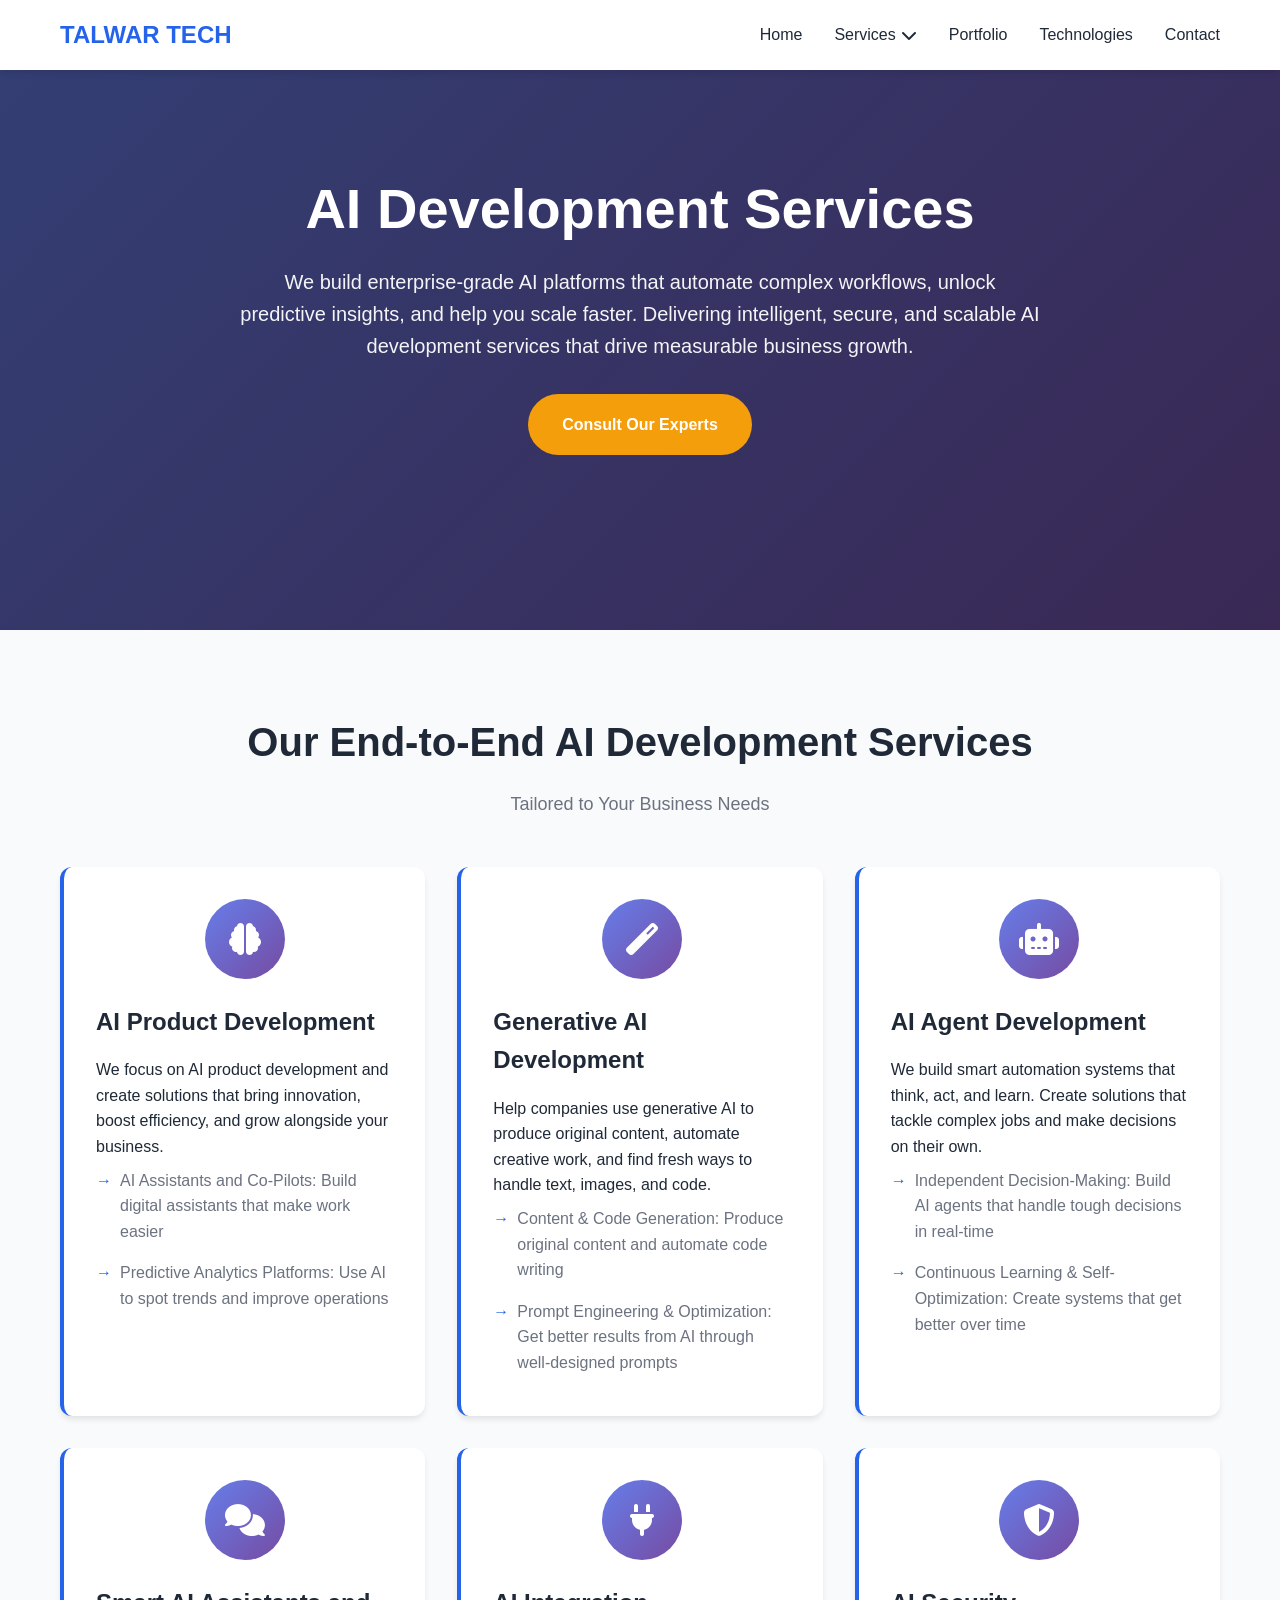
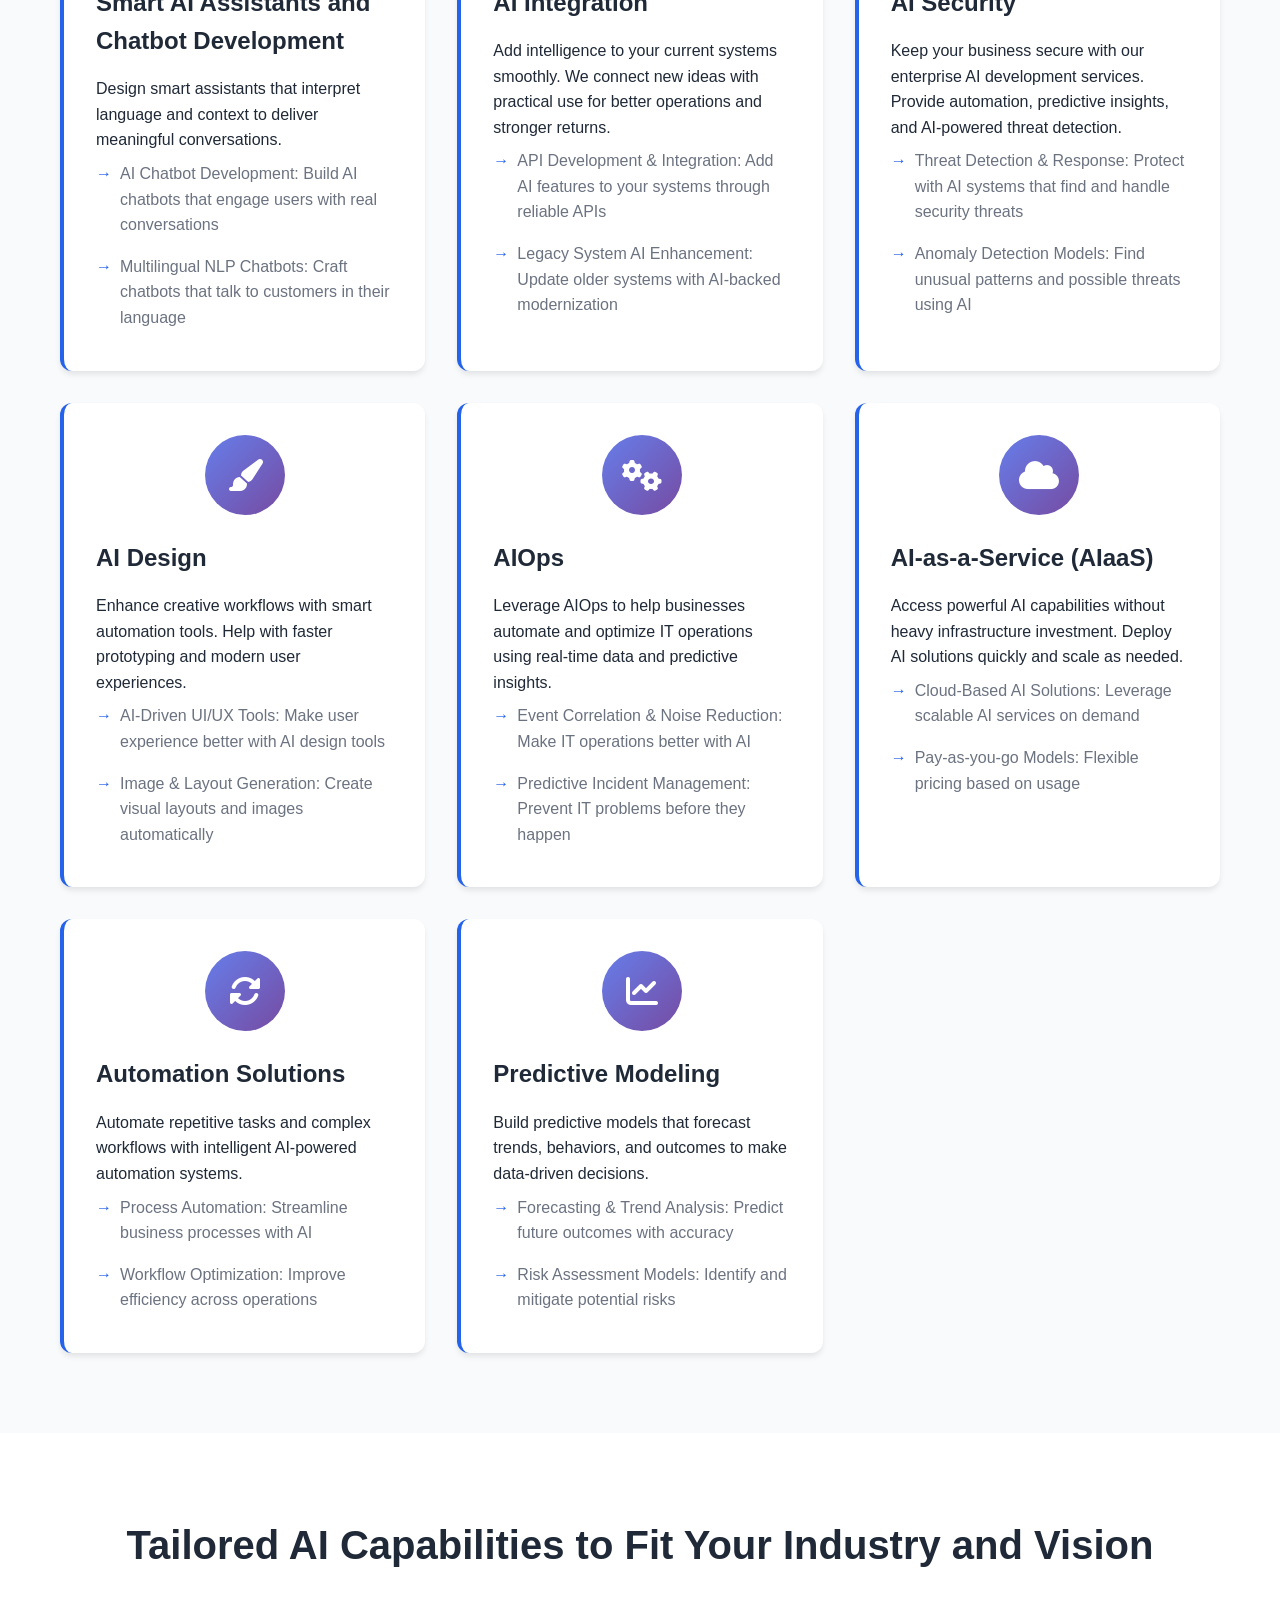
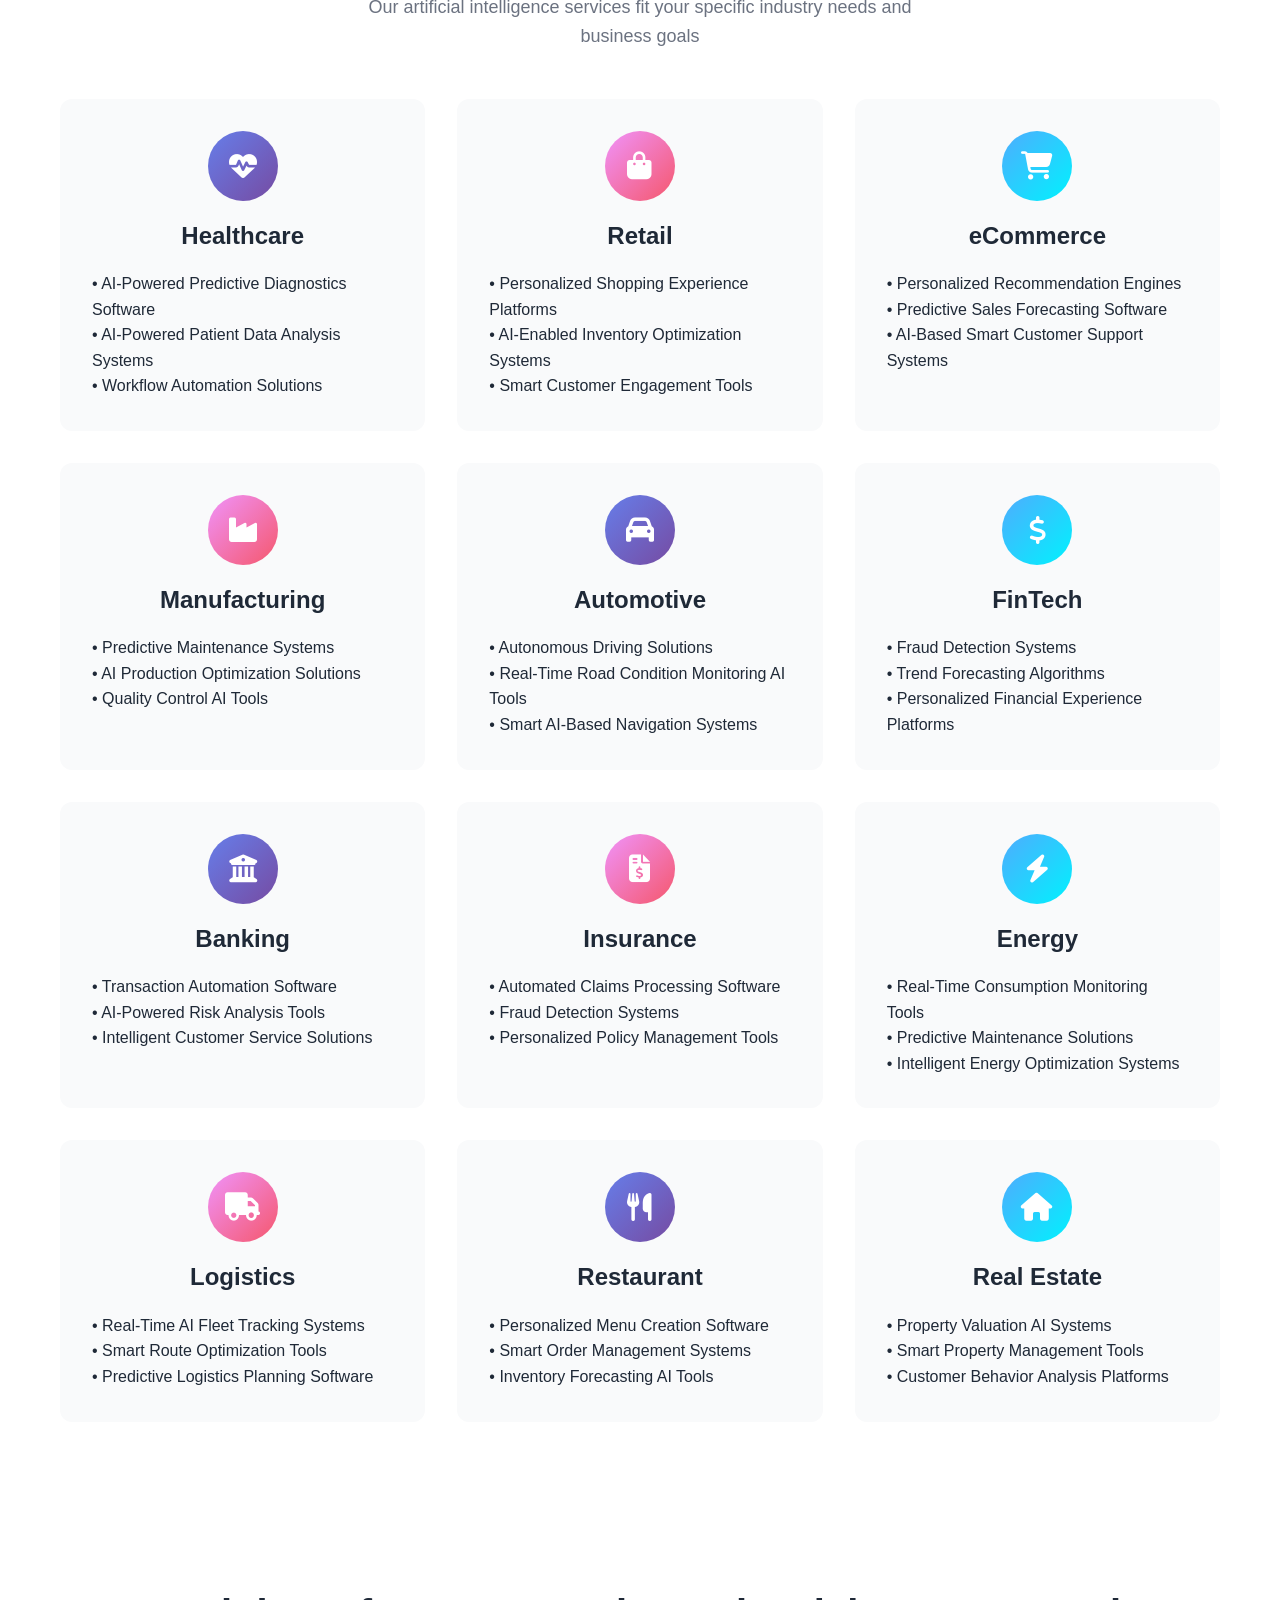
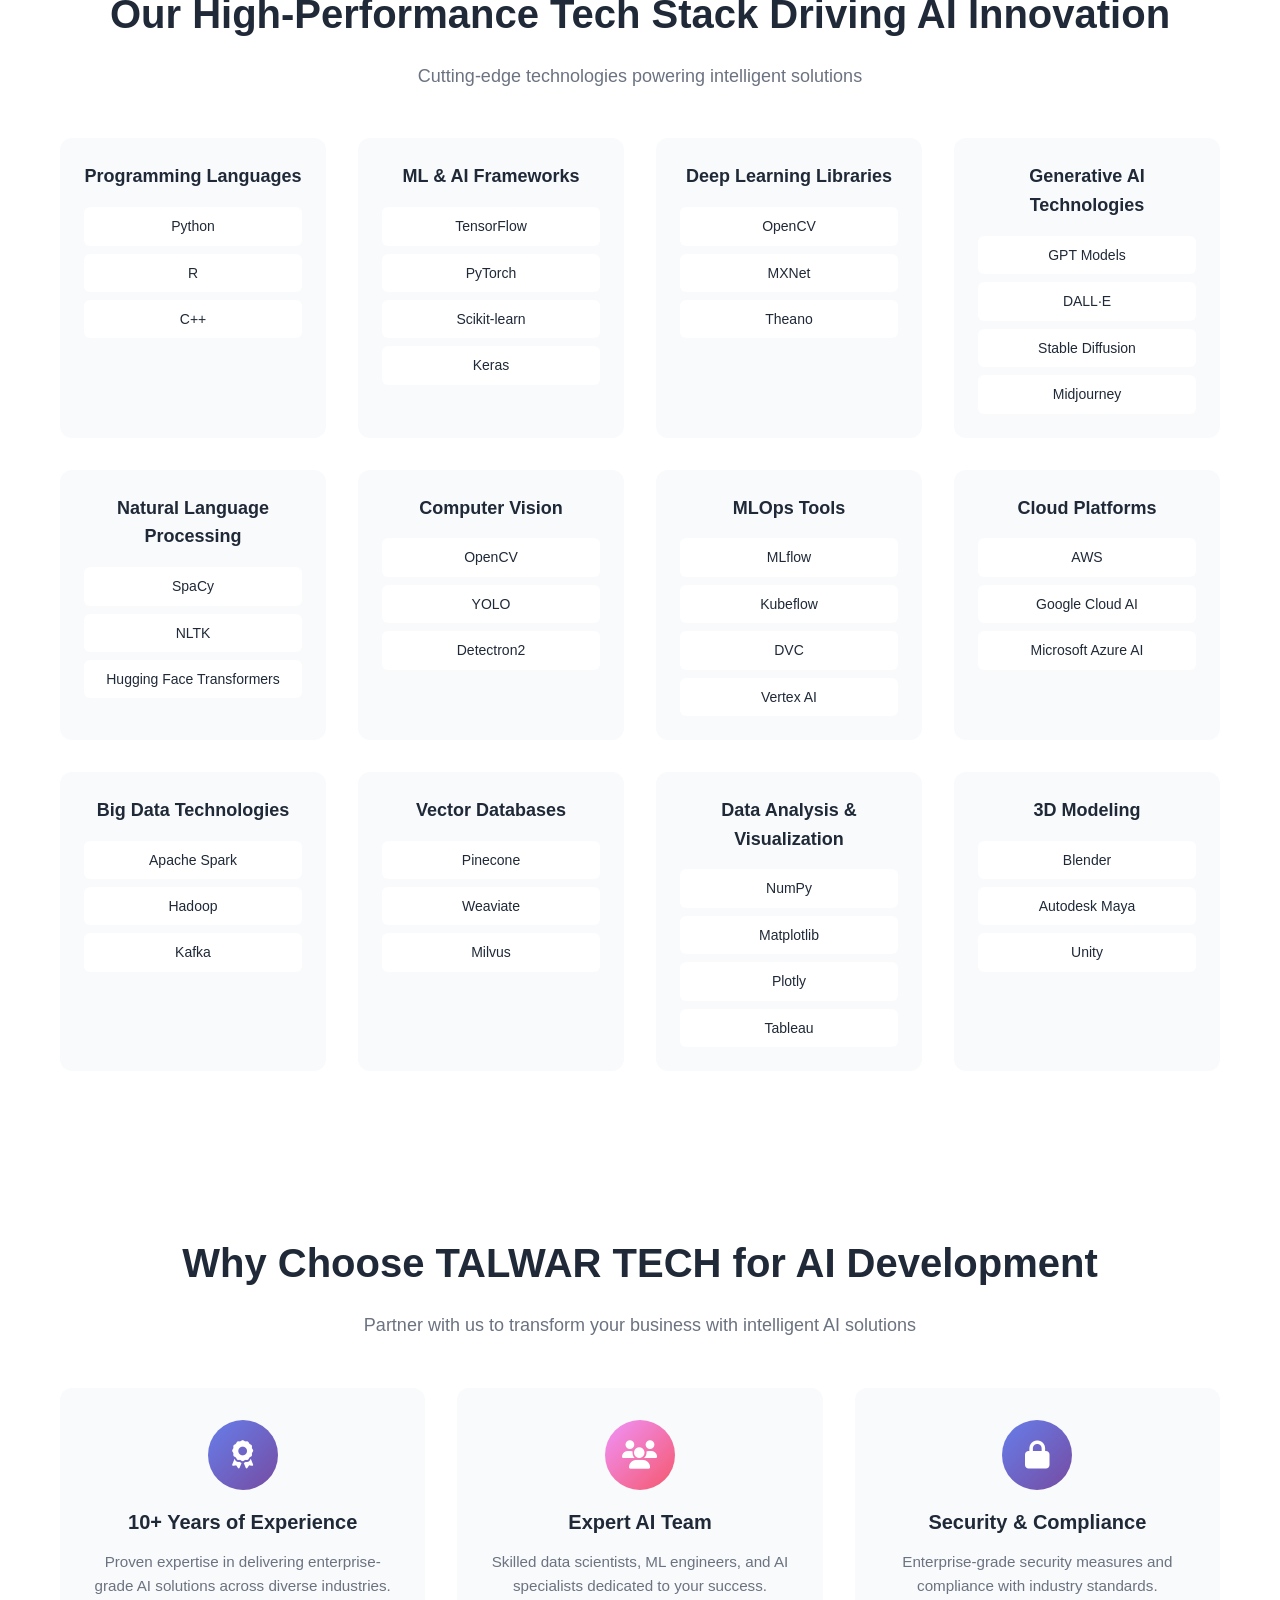
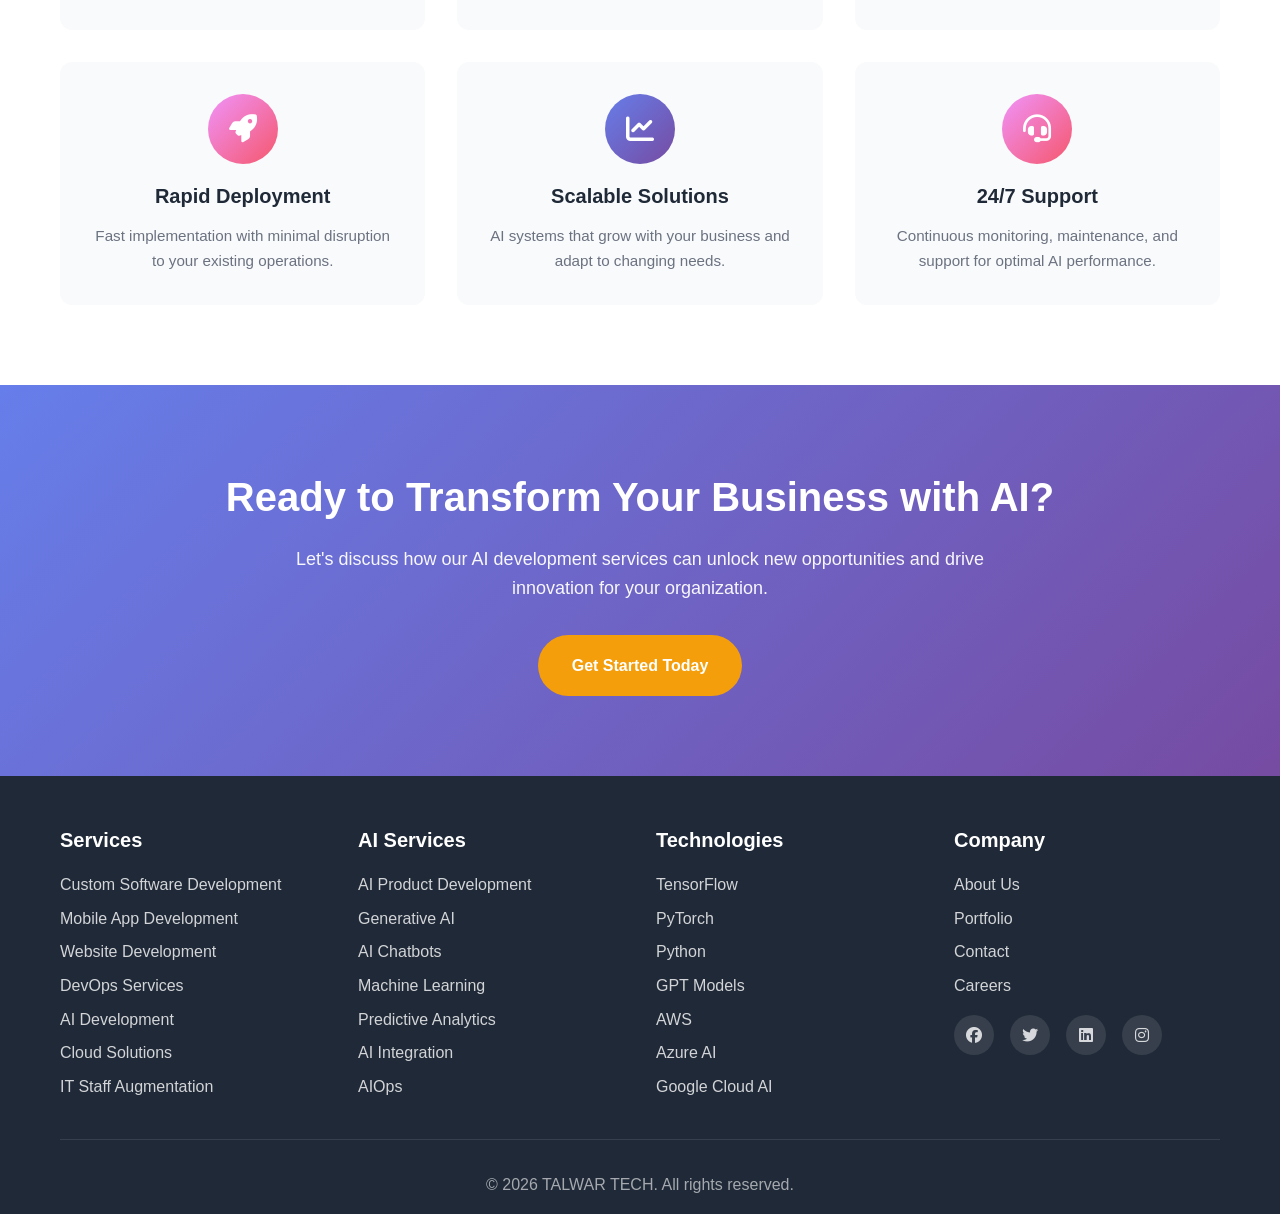
==== commit 5aaf241b: "Remove logo image from navigation in devops-services.html and ai-development-services.html" ====
--- a/ai-development-services.html
+++ b/ai-development-services.html
@@ -14,7 +14,6 @@
         <div class="container">
             <div class="nav-wrapper">
                 <div class="logo">
-                    <img src="assets/images/logo.png" alt="Company Logo">
                     <span>TALWAR TECH</span>
                 </div>
                 <button class="mobile-menu-toggle" id="mobileMenuToggle">
